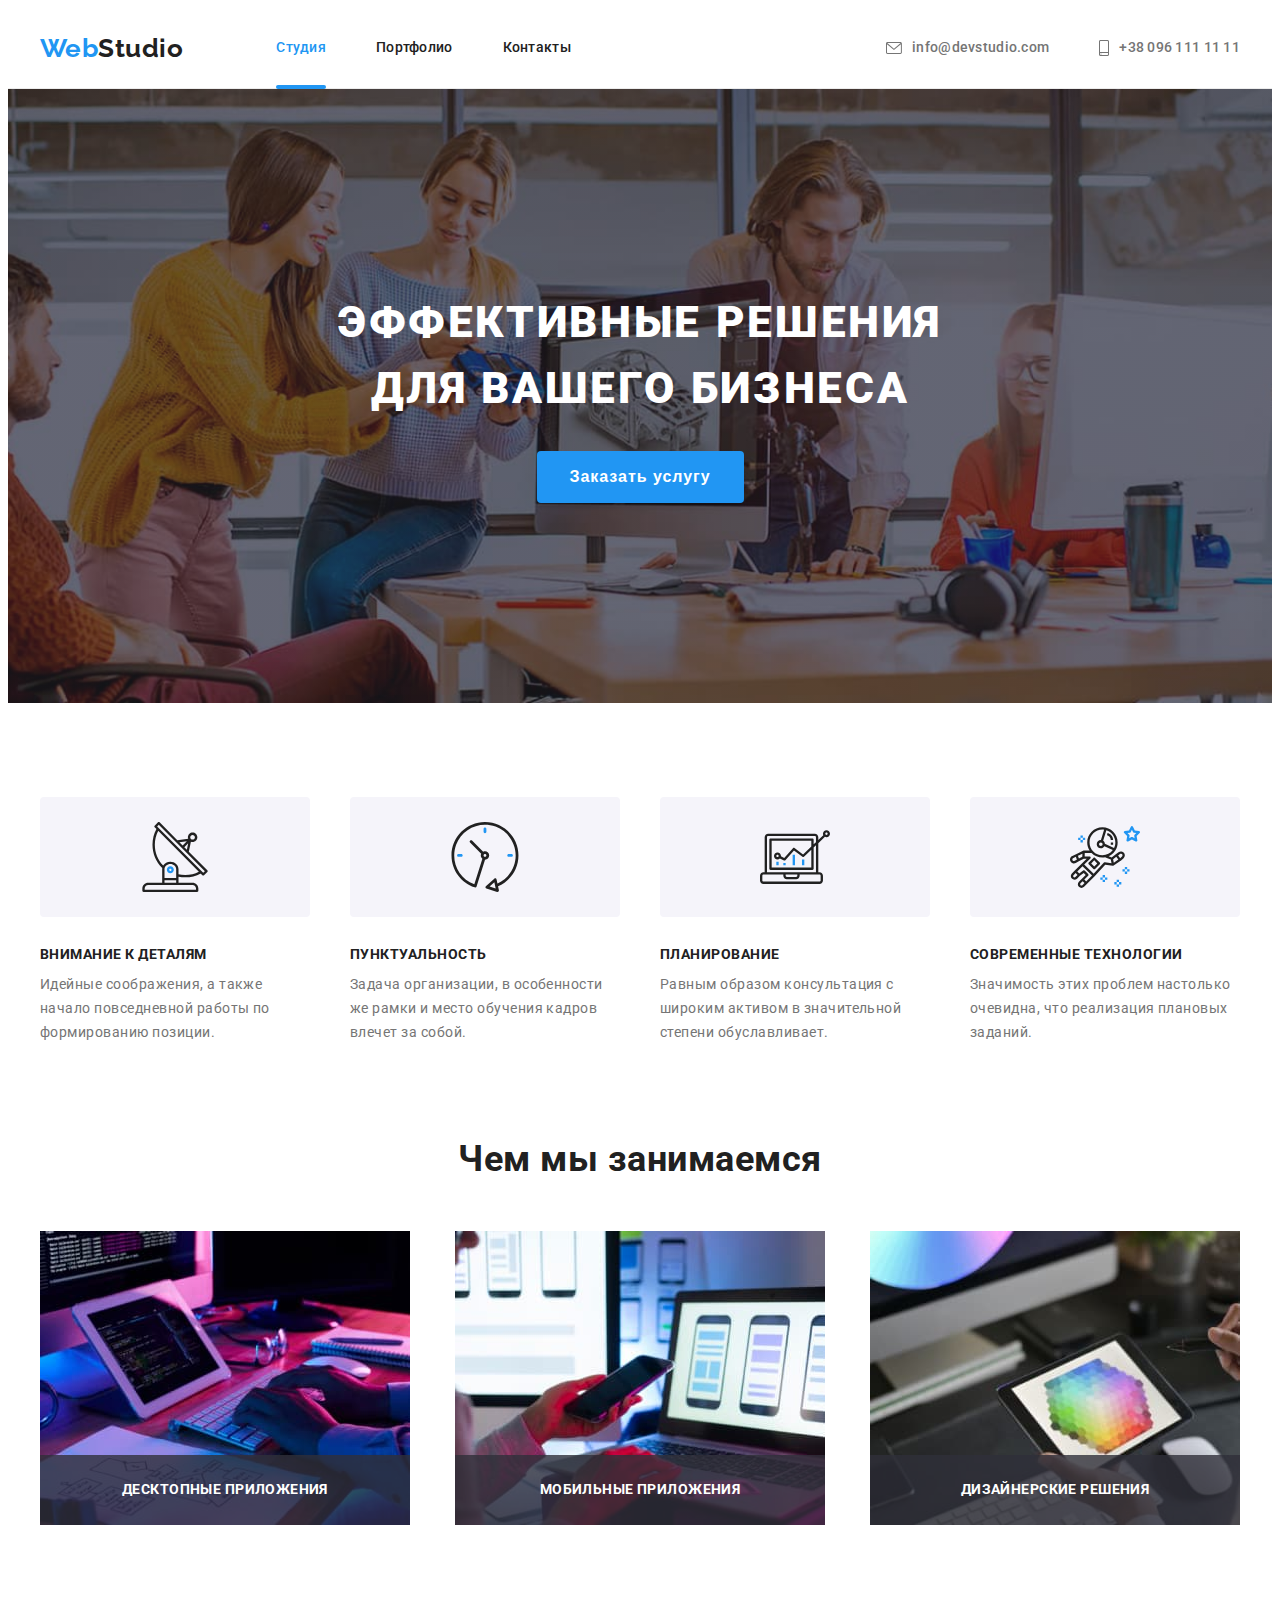
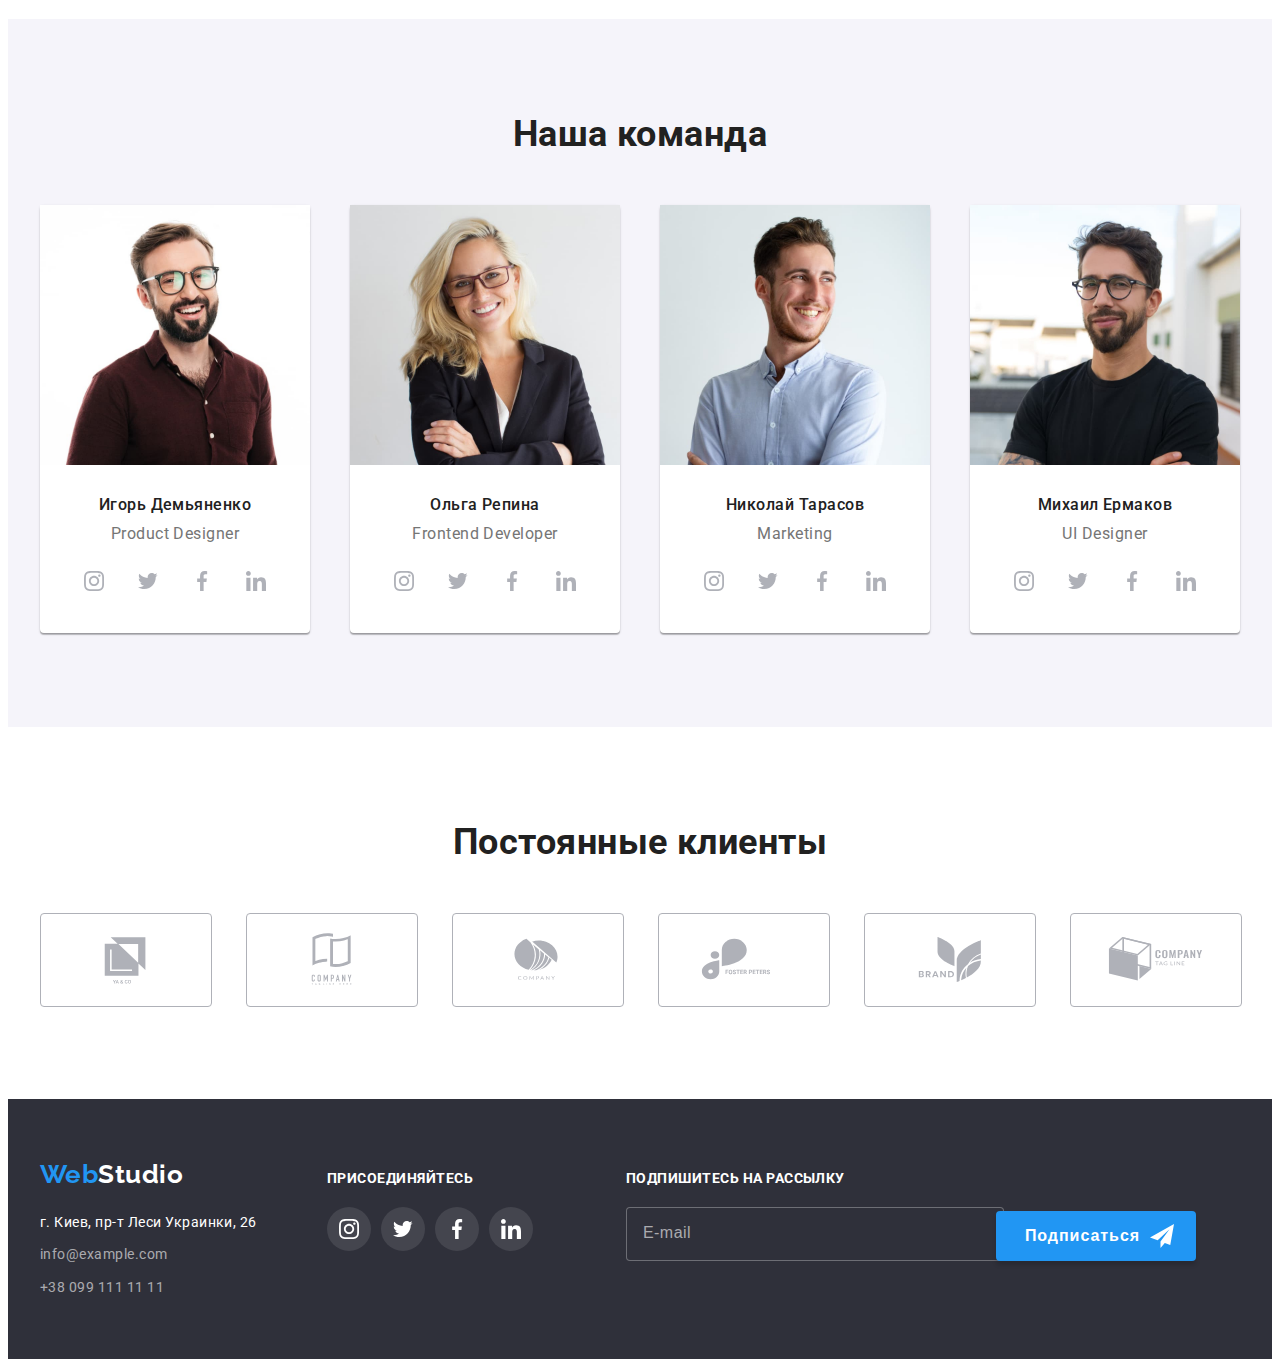
==== index.html @ 103a698f "создает репозиторий ДЗ-07" ====
<!DOCTYPE html>
<html lang="ru">
  <head>
    <meta charset="UTF-8" />
    <meta http-equiv="X-UA-Compatible" content="IE=edge" />
    <meta name="viewport" content="width=device-width, initial-scale=1.0" />
    <title>WebStudio</title>
    <link rel="stylesheet" href="https://cdnjs.cloudflare.com/ajax/libs/modern-normalize/1.1.0/modern-normalize.min.css"
      integrity="sha512-wpPYUAdjBVSE4KJnH1VR1HeZfpl1ub8YT/NKx4PuQ5NmX2tKuGu6U/JRp5y+Y8XG2tV+wKQpNHVUX03MfMFn9Q=="
      crossorigin="anonymous" referrerpolicy="no-referrer"/>
    <link rel="preconnect" href="https://fonts.googleapis.com">
    <link rel="preconnect" href="https://fonts.gstatic.com" crossorigin>
    <link href="https://fonts.googleapis.com/css2?family=Raleway:wght@700&family=Roboto:wght@400;500;700;900&display=swap"
      rel="stylesheet">
    <link rel="stylesheet" href="./css/style.css">
  </head>

  <body class="page">
    <!--Шапка сайта-->
    <header class="page-header">
      <nav class="container main-nav">
        <div class="header-logo">
        <a href="index.html" class="logo"><span class="web">Web</span>Studio
        </a>
        </div>
        <ul class="site-nav list">
          <li class="item"><a href="index.html" class="link current">Студия</a></li>
          
          <li class="item"><a href="portfolio.html" class="link">Портфолио</a></li>

          <li class="item"><a href="contacts.html" class="link">Контакты</a></li>
        </ul>
       <ul class="auth-nav list">
        <li class="item item-nav">
            <a href="mailto:info@devstudio.com" class="link nav-link">
              <svg class="icon-nav mail" width="16" height="12">
                <use href="./images/sprite.svg#icon-email"></use>
              </svg>
            info@devstudio.com</a>
        </li>
        <li class="item item-nav">
          <a href="tel:+380961111111" class="link">
            <svg class="icon-nav phone" width="10" height="16">
              <use href="./images/sprite.svg#icon-phone"></use>
            </svg>
          +38 096 111 11 11</a>
        </li>
      </ul>
      </nav>
    </header>
    <main>
      <!--Герой-->
      <section class="hero overlay">
        <div class="container">
          <div class="hero-item">
            <h1 class="hero-titel">Эффективные решения для вашего бизнеса</h1>
            <button class="button-main" type="button" data-modal-open>Заказать услугу</button>
          </div>
        </div>
      </section>
      <!--Особенности компании-->
      <section class="section-feature">
        <div class="container">
        <h2 class="section-titel-goust visually-hidden">Наши конкурентные преимущества</h2>
        <ul class="feature-list">
          <li class="item">
            <div class="feature-card">
              <svg class="feature-icon">
                <use href="./images/sprite.svg#icon-radar"></use>
              </svg>
            </div>
            <h3 class="titel">Внимание к деталям</h3>
            <p class="text">Идейные соображения, а также начало повседневной работы по формированию позиции.</p>
          </li>
          <li class="item">
            <div class="feature-card">
              <svg class="feature-icon">
                <use href="./images/sprite.svg#icon-clock"></use>
              </svg>
            </div>
            <h3 class="titel">Пунктуальность</h3>
            <p class="text">
              Задача организации, в особенности же рамки и место обучения кадров влечет за собой.
            </p>
          </li>

          <li class="item">
            <div class="feature-card">
              <svg class="feature-icon">
                <use href="./images/sprite.svg#icon-diagram"></use>
              </svg>
            </div>
            <h3 class="titel">Планирование</h3>
            <p class="text">
              Равным образом консультация с широким активом в значительной степени обуславливает.
            </p>
          </li>

          <li class="item">
            <div class="feature-card">
              <svg class="feature-icon">
                <use href="./images/sprite.svg#icon-spaceman"></use>
              </svg>
            </div>
            <h3 class="titel">Современные технологии</h3>
            <p class="text">Значимость этих проблем настолько очевидна, что реализация плановых заданий.</p>
          </li>
        </ul>
        </div>
      </section>
      <!--Чем мы занимаемся-->
      <section class="section-work">
        <div class="container">
          <h2 class="section-titel">Чем мы занимаемся</h2>
            <ul class="work-list">
              <li class="item">
                <img src="./images/box1.jpg" width="370" alt="Планшет и клавиатура" />
                <div class="work-label">
                <h3 class="work-label-titel">Десктопные приложения</h3>
                </div>
              </li>
              <li class="item"><img src="./images/box2.jpg" width="370" alt="Ноутбук" />
              <div class="work-label">
                <h3 class="work-label-titel">Мобильные приложения</h3>
              </div>
              </li>
              <li class="item"><img src="./images/box3.jpg" width="370" alt="Планшет" />
              <div class="work-label">
                <h3 class="work-label-titel">Дизайнерские решения</h3>
              </div>
              </li>
          </ul>
        </div>
      </section>
      <!--Команда-->
      <section class="section-team">
        <div class="container">
          <h2 class="section-titel">Наша команда</h2>
          
          <ul class="team-list">
              <li class="item">
                  <article class="card">
                    <div class="card-tumb">
                      <img class="photo-card" src="./images/igor.jpg" width="270" alt="Игорь Демьяненко" />
                    </div>
                    <div class="card-info">
                      <h3 class="titel">Игорь Демьяненко</h3>
                      <p lang="en" class="text">Product Designer</p>
                      <ul class="teammates-socials list socials-list">
                        <li class="socials-item">
                          <a href="" class="socials-link link">
                            <svg class="socials-icon" width="20" height="20">
                              <use href="./images/sprite.svg#icon-instagram"></use>
                            </svg>
                          </a>
                        </li>
                        <li class="socials-item">
                          <a href="" class="socials-link link">
                            <svg class="socials-icon" width="20" height="20">
                              <use href="./images/sprite.svg#icon-twitter"></use>
                            </svg>
                          </a>
                        </li>
                        <li class="socials-item">
                          <a href="" class="socials-link link">
                            <svg class="socials-icon" width="20" height="20">
                              <use href="./images/sprite.svg#icon-facebook"></use>
                            </svg>
                          </a>
                        </li>
                        <li class="socials-item">
                          <a href="" class="socials-link link">
                            <svg class="socials-icon" width="20" height="20">
                              <use href="./images/sprite.svg#icon-linkedin"></use>
                            </svg>
                          </a>
                        </li>
                      </ul>
                    </div>
                  </article>
              </li>

              <li class="item">
                  <article class="card">
                     <div class="card-tumb">
                        <img class="photo-card" src="./images/olga.jpg" width="270" alt="Ольга Репина" />
                      </div>
                     <div class="card-info">
                        <h3 class="titel">Ольга Репина</h3>
                        <p lang="en" class="text">Frontend Developer</p>
                        <ul class="teammates-socials list socials-list">
                          <li class="socials-item">
                            <a href="" class="socials-link link">
                              <svg class="socials-icon" width="20" height="20">
                                <use href="./images/sprite.svg#icon-instagram"></use>
                              </svg>
                            </a>
                          </li>
                          <li class="socials-item">
                            <a href="" class="socials-link link">
                              <svg class="socials-icon" width="20" height="20">
                                <use href="./images/sprite.svg#icon-twitter"></use>
                              </svg>
                            </a>
                          </li>
                          <li class="socials-item">
                            <a href="" class="socials-link link">
                              <svg class="socials-icon" width="20" height="20">
                                <use href="./images/sprite.svg#icon-facebook"></use>
                              </svg>
                            </a>
                          </li>
                          <li class="socials-item">
                            <a href="" class="socials-link link">
                              <svg class="socials-icon" width="20" height="20">
                                <use href="./images/sprite.svg#icon-linkedin"></use>
                              </svg>
                            </a>
                          </li>
                        </ul>
                      </div>
                  </article>
              </li>

              <li class="item">
                <article class="card">
                  <div class="card-tumb">
                    <img class="photo-card" src="./images/nik.jpg" width="270" alt="Николай Тарасов" />
                  </div>
                  <div class="card-info">
                    <h3 class="titel">Николай Тарасов</h3>
                    <p lang="en" class="text">Marketing</p>
                    <ul class="teammates-socials list socials-list">
                      <li class="socials-item">
                        <a href="" class="socials-link link">
                          <svg class="socials-icon" width="20" height="20">
                            <use href="./images/sprite.svg#icon-instagram"></use>
                          </svg>
                        </a>
                      </li>
                      <li class="socials-item">
                        <a href="" class="socials-link link">
                          <svg class="socials-icon" width="20" height="20">
                            <use href="./images/sprite.svg#icon-twitter"></use>
                          </svg>
                        </a>
                      </li>
                      <li class="socials-item">
                        <a href="" class="socials-link link">
                          <svg class="socials-icon" width="20" height="20">
                            <use href="./images/sprite.svg#icon-facebook"></use>
                          </svg>
                        </a>
                      </li>
                      <li class="socials-item">
                        <a href="" class="socials-link link">
                          <svg class="socials-icon" width="20" height="20">
                            <use href="./images/sprite.svg#icon-linkedin"></use>
                          </svg>
                        </a>
                      </li>
                    </ul>
                  </div>
                </article>
              </li>

              <li class="item">
                <article class="card">
                  <div class="card-tumb">
                    <img class="photo-card" src="./images/mihal.jpg" width="270" alt="Михаил Ермаков" />
                  </div>
                  <div class="card-info">
                    <h3 class="titel">Михаил Ермаков</h3>
                    <p lang="en" class="text">UI Designer</p>
                    <ul class="teammates-socials list socials-list">
                      <li class="socials-item">
                        <a href="" class="socials-link link">
                          <svg class="socials-icon" width="20" height="20">
                            <use href="./images/sprite.svg#icon-instagram"></use>
                          </svg>
                        </a>
                      </li>
                      <li class="socials-item">
                        <a href="" class="socials-link link">
                          <svg class="socials-icon" width="20" height="20">
                            <use href="./images/sprite.svg#icon-twitter"></use>
                          </svg>
                        </a>
                      </li>
                      <li class="socials-item">
                        <a href="" class="socials-link link">
                          <svg class="socials-icon" width="20" height="20">
                            <use href="./images/sprite.svg#icon-facebook"></use>
                          </svg>
                        </a>
                      </li>
                      <li class="socials-item">
                        <a href="" class="socials-link link">
                          <svg class="socials-icon" width="20" height="20">
                            <use href="./images/sprite.svg#icon-linkedin"></use>
                          </svg>
                        </a>
                      </li>
                    </ul>
                  </div>
                </article>
              </li>
          </ul>
        </div>
      </section>
      <!-- Клиенты -->
      <section class="section-clients">
        <div class="container">
          <h2 class="section-titel">Постоянные клиенты</h2>
          <ul class="clients-list list"> 
            <li class="clients-item">
              <a href="" class="clients-link link">
                <svg class="clients-icon" width="106" height="60">
                  <use href="./images/sprite.svg#icon-comp1"></use>
                </svg>
              </a>
            </li>
            <li class="clients-item">
              <a href="" class="clients-link link">
                <svg class="clients-icon" width="106" height="60">
                  <use href="./images/sprite.svg#icon-comp2"></use>
                </svg>
              </a>
            </li>
            <li class="clients-item">
              <a href="" class="clients-link link">
                <svg class="clients-icon" width="106" height="60">
                  <use href="./images/sprite.svg#icon-comp3"></use>
                </svg>
              </a>
            </li>
            <li class="clients-item">
              <a href="" class="clients-link link">
                <svg class="clients-icon" width="106" height="60">
                  <use href="./images/sprite.svg#icon-comp4"></use>
                </svg>
              </a>
            </li>
            <li class="clients-item">
              <a href="" class="clients-link link">
                <svg class="clients-icon" width="106" height="60">
                  <use href="./images/sprite.svg#icon-comp5"></use>
                </svg>
              </a>
            </li>
            <li class="clients-item">
              <a href="" class="clients-link link">
                <svg class="clients-icon" width="106" height="60">
                  <use href="./images/sprite.svg#icon-comp6"></use>
                </svg>
              </a>
            </li>
          </ul>
        </div>
      </section>
    </main>
    <!--Подвал-->
    <footer class="footer">
      <div class="container">
        <div class="main-footer">
        <div class="left-footer">
            <div class="footer-logo">
                <a href="index.html" class="logo"><span class="web">Web</span>Studio
                </a>
            </div>
              <address>
                <ul class="address-list">
                  <li class="item"><a href="https://goo.gl/maps/FcAPgfBcvbbnPMWw7" target="_blank" class="comp-address">г. Киев, пр-т Леси Украинки, 26</a></li>
                  <li class="item"><a href="mailto:info@example.com" class ="link" >info@example.com</a></li>
                  <li class="item"><a href="tel:+380991111111" class ="link">+38 099 111 11 11</a></li>
                </ul>
              </address>
        </div>
            <div class="right-footer">
                <h2 class="titel footer-contacts-titel">Присоединяйтесь</h2>
              <ul class="socials-address list">
                    <li class="socials-address-item">
                      <a href="" class="socials-address-link link">
                        <svg class="socials-icon" width="20" height="20">
                          <use href="./images/sprite.svg#icon-instagram"></use>
                        </svg>
                      </a>
                    </li>
                    <li class="socials-address-item">
                      <a href="" class="socials-address-link link">
                        <svg class="socials-icon" width="20" height="20">
                          <use href="./images/sprite.svg#icon-twitter"></use>
                        </svg>
                      </a>
                    </li>
                    <li class="socials-address-item">
                      <a href="" class="socials-address-link link">
                        <svg class="socials-icon" width="20" height="20">
                          <use href="./images/sprite.svg#icon-facebook"></use>
                        </svg>
                      </a>
                    </li>
                    <li class="socials-address-item">
                      <a href="" class="socials-address-link link">
                        <svg class="socials-icon" width="20" height="20">
                          <use href="./images/sprite.svg#icon-linkedin"></use>
                        </svg>
                      </a>
                    </li>
              </ul>
            </div>
            <div class="footer-form">
              <b class="titel">Подпишитесь на рассылку</b>
              <form action="#" name="email-form" autocomplete="on">
                  <input type="email" class="email-input" placeholder="E-mail">
                  <label>
                  <button type="submit" class="footer-form-send form-send"> <span class="send-text">Подписаться</span> 
                    <svg class="icon-send" width="24" height="24">
                      <use href="./images/sprite.svg#icon-send"></use>
                    </svg>
                  </button>
                </label>
              </form>
            </div>
          </div>
      </div>
    </footer>
    <div class="backdrop is-hidden" data-modal>
      <div class="modal">
        <button type="button" class="modal-close" data-modal-close>
          <svg class="modal-close-icon" width="18" height="18">
            <use href="./images/sprite.svg#icon-closeblack"></use>
          </svg>
        </button>
        <form action="#" class="modal-form">
            <b class="form-titel-text">Оставьте свои данные, мы вам перезвоним</b>
            <div class="modal-form-field">
              <label for="input-name" class="modal-form-label">Имя</label>
              <span class="input-wrap">
                <input type="text" id="input-name" class="modal-form-input" placeholder=" " name="modal-name" required>
                <svg class="modal-form-icon" width="18" height="18">
                  <use href="./images/sprite.svg#icon-person"></use>
                </svg>
              </span>
            </div>
            <div class="modal-form-field">
              <label for="input-tel" class="modal-form-label">Телефон</label>
              <span class="input-wrap">
                <input type="tel" id="input-tel" class="modal-form-input" placeholder=" " name="modal-name" required>
                <svg class="modal-form-icon" width="18" height="18">
                  <use href="./images/sprite.svg#icon-call"></use>
                </svg>
              </span>
            </div>
            <div class="modal-form-field">
              <label for="input-email" class="modal-form-label">Почта</label>
              <span class="input-wrap">
                <input type="email" id="input-email" class="modal-form-input" placeholder=" " name="modal-name" required>
                <svg class="modal-form-icon" width="18" height="18">
                  <use href="./images/sprite.svg#icon-emailsend"></use>
                </svg>
              </span>
            </div>
            <div class="modal-form-field">
              <label for="comment" class="modal-form-label">Комментарий</label>
              <textarea name="modal-comment" id="comment" placeholder="Введите текст" class="modal-comment"></textarea>
            </div>
            <div class="modal-form-field check-field">
              <input type="checkbox" id="check" name="policy" class="visually-hidden checkbox">
              <label for="check" class="check-label">
                <span class="icon-check">
                  <svg class="" width="11" height="8">
                    <use href="./images/sprite.svg#icon-check"></use>
                  </svg>
                </span>
                Соглашаюсь с рассылкой и принимаю<a href=""> <span class="user-offer">Условия договора</span> </a>
              </label>
            </div>
            <button type="submit" class="button-main form-btn">Отправить</button>
        </form>
      </div>
    </div>
    <script src="./js/modal.js"></script>
  </body>
</html>
---- css/style.css ----
:root {
  --primary-white-color: #ffffff;
  --primary-text-color: #757575;
  --titel-text-color: #212121;
  --accent-color: #2196f3;
  --second-bg-color: #f5f4fa;
  --card-shadow: 0px 1px 3px rgba(0, 0, 0, 0.12), 0px 1px 1px rgba(0, 0, 0, 0.14),
    0px 2px 1px rgba(0, 0, 0, 0.2);
  --button-main-shadow: 0px 4px 4px rgba(0, 0, 0, 0.15);
  --button-filers-shadow: 0px 3px 1px rgba(0, 0, 0, 0.1), 0px 1px 2px rgba(0, 0, 0, 0.08),
    0px 2px 2px rgba(0, 0, 0, 0.12);
  --time-duration: 250ms;
  --time-function: cubic-bezier(0.4, 0, 0.2, 1);
}

p,
h1,
h2,
h3,
h4,
h5,
h6 {
  margin-top: 0;
  margin-bottom: 0;
}

ul {
  margin-top: 0;
  margin-bottom: 0;
  padding-left: 0;
}
img {
  display: block;
  min-width: 100%;
  height: auto;
}

/* Utilits */

.list {
  padding: 0;
  margin: 0;
  list-style: none;
}
.visually-hidden {
  position: absolute;
  width: 1px;
  height: 1px;
  margin: -1px;
  padding: 0;
  overflow: hidden;
  border: 0;
  clip: rect(0 0 0 0);
}

@keyframes shake-logo {
  0% {
    transform: translateY(0px);
  }
  50% {
    transform: translateY(30px);
  }
  100% {
    transform: translateY(-30px);
  }
}

/* Container */

.container {
  width: 1200px;
  margin-left: auto;
  margin-right: auto;
  padding-left: 15px;
  padding-right: 15px;
  align-items: center;
  /* border: 1px solid tomato; */
}

.page {
  background-color: var(--primary-white-color);
  color: var(--primary-text-color);
  font-family: Roboto, sans-serif;
  font-style: normal;
  font-weight: 400;
  letter-spacing: 0.03em;
}
.web {
  color: var(--accent-color);
  font-family: Raleway, sans-serif;
  font-style: normal;
  font-weight: 700;
  font-size: 26px;
  line-height: 1.19;
}

.list,
.work-list,
.team-list,
.feature-list,
.footer .address-list,
.filter-list,
.works-list {
  font-style: normal;
  list-style: none;
  text-decoration: none;
}

.text {
  color: var(--primary-text-color);
}

.page-header {
  background-color: var(--primary-white-color);
  border-bottom: 1px solid #ececec;
}

.link {
  transition: var(--time-duration) var(--time-function);
}
/* Main nav */

.main-nav {
  display: flex;
  align-items: center;
}

/* logo */

.header-logo:hover,
.footer-logo:hover {
  animation: shake-logo 400ms var(--time-function) infinite;
}

.page-header .logo {
  color: var(--titel-text-color);
  padding-top: 32px;
  padding-bottom: 32px;
}

.footer .logo {
  color: var(--primary-white-color);
}
.page-header .logo,
.footer .logo {
  font-family: Raleway, sans-serif;
  font-weight: 700;
  font-size: 26px;
  line-height: 1.19;
  text-decoration: none;
}

/* site-nav */

.site-nav {
  display: flex;
  margin-left: 93px;
}

.site-nav .item + .item {
  margin-left: 50px;
}

.site-nav .link {
  display: block;
  padding-top: 32px;
  padding-bottom: 32px;
}

.auth-nav .link {
  display: block;
  padding-top: 32px;
  padding-bottom: 32px;
}

.site-nav .link,
.auth-nav .link {
  font-weight: 500;
  font-size: 14px;
  line-height: 1.14;
  letter-spacing: 0.02em;
  text-decoration: none;
}

.site-nav .link {
  color: var(--titel-text-color);
}

.auth-nav .link {
  color: var(--primary-text-color);
  display: inline-flex;
  align-items: center;
}
.site-nav .link:hover,
.site-nav .link:focus {
  color: var(--accent-color);
  cursor: pointer;
}
.site-nav .link.current {
  color: var(--accent-color);
}

.site-nav .item {
  position: relative;
}

.site-nav .link.current::after {
  position: absolute;
  content: '';
  display: flex;
  width: 100%;
  height: 4px;
  bottom: -1px;
  left: 0;
  border-radius: 2px;
  background-color: currentColor;
}

/* auth-nav */

.auth-nav {
  display: flex;
  margin-left: auto;
}
.auth-nav .item + .item {
  margin-left: 50px;
}

.auth-nav .link:hover,
.auth-nav .link:focus {
  color: var(--accent-color);
}

.icon-nav {
  fill: currentColor;
  margin-right: 10px;
}

/* hero */

.overlay {
  max-width: 1600px;
  margin-left: auto;
  margin-right: auto;
  background-image: linear-gradient(to right, rgba(47, 48, 58, 0.4), rgba(47, 48, 58, 0.4)),
    url('../images/heroback.jpg');
  background-repeat: no-repeat;
  background-position: center;
  background-size: cover;
}

.hero {
  padding-top: 200px;
  padding-bottom: 200px;
  background-color: #2f303a;
  text-align: center;
}

.hero-titel {
  width: 700px;
  margin-bottom: 30px;
  margin-left: auto;
  margin-right: auto;

  color: var(--primary-white-color);
  font-weight: 900;
  font-size: 44px;
  line-height: 1.5;
  letter-spacing: 0.06em;
  text-transform: uppercase;
}

.button-main {
  display: inline-block;
  border-radius: 4px;
  border: 1px solid transparent;
  box-shadow: var(--button-main-shadow);
  padding: 10px 32px;

  color: var(--primary-white-color);
  background-color: var(--accent-color);
  cursor: pointer;
  font-weight: 700;
  font-size: 16px;
  line-height: 1.88;
  letter-spacing: 0.06em;
}

/* Modal window */

.backdrop {
  position: fixed;
  top: 0;
  left: 0;
  width: 100vw;
  height: 100vh;
  background: rgba(0, 0, 0, 0.2);
  opacity: 1;
  transition: opacity 250ms cubic-bezier(0.4, 0, 0.2, 1),
    visibility 250ms cubic-bezier(0.4, 0, 0.2, 1);
}

.backdrop.is-hidden {
  visibility: hidden;
  opacity: 0;
  pointer-events: none;
}

.backdrop.is-hidden .modal {
  transform: translate(-50%, -50%) scale(0.75);
}

.modal {
  position: absolute;
  top: 50%;
  left: 50%;
  transform: translate(-50%, -50%);
  min-width: 528px;
  min-height: 581px;
  background-color: var(--primary-white-color);
  box-shadow: 0px 1px 3px rgba(0, 0, 0, 0.12), 0px 1px 1px rgba(0, 0, 0, 0.14),
    0px 2px 1px rgba(0, 0, 0, 0.2);
  border-radius: 4px;
}

.modal-close {
  position: absolute;
  top: 8px;
  right: 8px;
  display: flex;
  justify-content: center;
  align-items: center;
  cursor: pointer;
  width: 30px;
  height: 30px;
  border-radius: 50%;
  background: var(--primary-white-color);
  border: 1px solid rgba(0, 0, 0, 0.1);
}

.modal-form {
  padding: 40px;
}

.form-titel-text {
  font-weight: 700;
  font-size: 20px;
  line-height: 1.15;
  text-align: center;
  letter-spacing: 0.03em;
  color: var(--titel-text-color);
  display: block;
  margin-bottom: 30px;
}

.modal-form-field {
  margin-bottom: 10px;
}

.modal-form-label {
  display: block;
  font-weight: 400;
  font-size: 12px;
  line-height: 1.17;
  letter-spacing: 0.01em;
  color: var(--primary-text-color);
  margin-bottom: 4px;
}

.input-wrap {
  position: relative;
  display: block;
}

.modal-form-input {
  width: 100%;
  height: 40px;
  border: 1px solid rgba(33, 33, 33, 0.2);
  box-sizing: border-box;
  border-radius: 4px;
  padding-left: 36px;
  cursor: pointer;
}

.modal-form-input:focus-within,
.modal-comment:focus-within {
  border-color: var(--accent-color);
  outline: none;
}

.modal-form-input,
.modal-comment {
  transition: border-color var(--time-duration) var(--time-function);
}

.modal-form-input:focus-within + .modal-form-icon {
  fill: var(--accent-color);
}

.modal-close-icon {
  transition: fill var(--time-duration) var(--time-function);
}

.modal-close:hover > .modal-close-icon,
.modal-close:focus > .modal-close-icon {
  fill: var(--accent-color);
}

.modal-form-icon {
  position: absolute;
  left: 12px;
  top: 50%;
  transform: translateY(-50%);
}

.modal-comment {
  width: 100%;
  height: 120px;
  border: 1px solid rgba(33, 33, 33, 0.2);
  box-sizing: border-box;
  border-radius: 4px;
  resize: none;
  padding: 12px 16px;
  /* margin-bottom: 20px; */
}

.modal-comment::placeholder {
  font-weight: 400;
  font-size: 12px;
  line-height: 1.17;
  letter-spacing: 0.01em;
  color: rgba(117, 117, 117, 0.5);
}

.checkbox {
  display: block;
  align-items: center;
}

/* Альтернативный чекбокс */

/* .check-label::before {
  content: '';
  width: 16px;
  height: 15px;
  border: 2px solid #000;
  border-radius: 2px;
  margin-right: 8px;
} */

/* .checkbox:checked + .check-label::before {
  background: var(--accent-color);
  background-image: url(../images/checksmall.svg);
  background-repeat: no-repeat;
  background-size: contain;
  background-position: center;
  border: none;
} */

/* Альтернативный чекбокс */

.check-label {
  display: flex;
  align-items: center;
  justify-content: center;
  font-size: 14px;
  line-height: 1.71;
  letter-spacing: 0.03em;
  color: var(--primary-text-color);
  margin-bottom: 30px;
}

.icon-check {
  width: 16px;
  height: 15px;
  border: 2px solid #000;
  border-radius: 2px;
  margin-right: 7px;
  display: flex;
  align-items: center;
  justify-content: center;
  transition: background 250ms var(--time-function);
}

.checkbox:checked + .check-label > .icon-check {
  background: var(--accent-color);
  border: none;
}

.user-offer {
  text-decoration: underline;
  color: var(--accent-color);
  margin-left: 5px;
}

.form-btn {
  display: block;
  margin: 0 auto;
  width: 200px;
  height: 50px;
}

.form-btn:hover,
.form-btn:focus {
  background: #188ce8;
}

/* portfolio buttons */

.filter-list .filters {
  border-radius: 4px;
  border: 1px solid transparent;
  padding: 6px 22px;
  color: var(--titel-text-color);
  background-color: #f5f4fa;
  transition: background-color var(--time-duration) var(--time-function),
    color var(--time-duration) var(--time-function);

  font-weight: 500;
  font-size: 16px;
  line-height: 1.63;
  letter-spacing: 0.03em;
}

.filter-list .filters:hover,
.filter-list .filters:focus {
  background-color: var(--accent-color);
  color: var(--primary-white-color);
  font-weight: 500;
  font-size: 16px;
  line-height: 1.63;
  letter-spacing: 0.03em;
}

/* section */

.section {
  background-color: var(--primary-white-color);
}
.section-team {
  background-color: var(--second-bg-color);
  padding-top: 94px;
  padding-bottom: 94px;
}
.section-titel {
  margin-bottom: 50px;
}

.section-titel {
  color: var(--titel-text-color);
  font-weight: 700;
  font-size: 36px;
  line-height: 1.17;
  text-align: center;
}

.section-portfolio {
  padding-top: 94px;
  padding-bottom: 94px;
}

/* features */

.section-feature {
  padding-top: 94px;
  padding-bottom: 47px;
}

.feature-list {
  display: flex;
  justify-content: space-between;
}

.feature-list .item {
  width: 270px;
}

.feature-list .item:not(:last-child) {
  margin-right: 30px;
}

.feature-list .titel {
  margin-bottom: 10px;
}

.feature-list .titel {
  color: var(--titel-text-color);
  font-weight: 700;
  font-size: 14px;
  line-height: 1.14;
  text-transform: uppercase;
}
.feature-list .text,
.footer .link {
  font-size: 14px;
  line-height: 1.7;
}

.feature-icon {
  width: 70px;
  height: 70px;
}

.feature-card {
  display: flex;
  justify-content: center;
  padding: 25px 0;
  background-color: var(--second-bg-color);
  border-radius: 4px;
  margin-bottom: 30px;
}

/* works */

.section-work {
  padding-top: 47px;
  padding-bottom: 94px;
}

.work-list {
  display: flex;
  justify-content: space-between;
}

.work-list .item:not(:last-child) {
  margin-right: 30px;
}

/* portfolio works examples */

.works-list .example {
  text-decoration: none;
}

.works-list .text {
  font-size: 16px;
  line-height: 1.87;
}

.example-overlay {
  position: relative;
  overflow: hidden;
}

.example-top-text {
  position: absolute;
  top: 0;
  left: 0;
  padding: 63px 24px;
  font-size: 18px;
  line-height: calc(28 / 18);
  color: var(--primary-white-color);
  background-color: rgba(33, 150, 243, 0.9);
  overflow: auto;
  transform: translateY(100%);
  transition: transform var(--time-duration) var(--time-function);
}

.example:hover,
.example:focus {
  display: block;
  box-shadow: 0px 1px 1px rgba(0, 0, 0, 0.12), 0px 4px 4px rgba(0, 0, 0, 0.06),
    1px 4px 6px rgba(0, 0, 0, 0.16);
}

.example:hover .example-top-text,
.example:focus .example-top-text {
  transform: translateY(0%);
}

.cards-info .titel {
  font-weight: 700;
  font-size: 18px;
  line-height: 2;
  letter-spacing: 0.06em;
}

.cards {
  width: calc((100% - 60px) / 3);
  margin-right: 30px;
  margin-bottom: 30px;
}

.cards:nth-child(3n) {
  margin-right: 0;
}

.cards:nth-last-child(-n + 3) {
  margin-bottom: 0;
}

.cards-info {
  padding: 20px 24px;
  border: 1px solid #eeeeee;
}

.cards-info .titel {
  margin-bottom: 4px;
}

.work-label-titel {
  font-weight: 700;
  font-size: 14px;
  line-height: 1.14;
  letter-spacing: 0.03em;
  text-transform: uppercase;
  color: var(--primary-white-color);
}

.work-list .item {
  position: relative;
}

.work-label {
  position: absolute;
  display: flex;
  justify-content: center;
  align-items: center;
  width: 100%;
  height: 70px;
  left: 0;
  bottom: 0;
  background-color: rgba(47, 48, 58, 0.8);
}

/* team */

.team-list {
  display: flex;
  justify-content: space-between;
}

.team-list .item:not(:last-child) {
  margin-right: 30px;
}

.card {
  background-color: var(--primary-white-color);
  text-align: center;
  box-shadow: var(--card-shadow);
  border-radius: 4px;
}

.card-info {
  padding-top: 30px;
  padding-bottom: 30px;
}

.team-list .titel {
  margin-bottom: 10px;
  font-weight: 500;
  font-size: 16px;
  line-height: 1.19;
}
.team-list .text {
  font-size: 16px;
  line-height: 1.19;
  margin-bottom: 16px;
}

.filter-list {
  margin-bottom: 50px;
  list-style: none;
}
.team-list .titel,
.works-list .titel {
  color: var(--titel-text-color);
}

.socials-list {
  display: flex;
  justify-content: center;
}

.socials-item {
  width: 44px;
  height: 44px;
}

.socials-item:not(:last-child) {
  margin-right: 10px;
}

.socials-link {
  width: 100%;
  height: 100%;
  display: flex;
  justify-content: center;
  align-items: center;
  border-radius: 50%;
  background-color: var(--primary-white-color);
  fill: #afb1b8;
  transition: background-color var(--time-duration) var(--time-function),
    fill var(--time-duration) var(--time-function);
}

.socials-icon {
  transition: fill var(--time-duration) var(--time-function);
}

.socials-link:hover,
.socials-link:focus {
  background-color: var(--accent-color);
}

.socials-link:hover .socials-icon,
.socials-link:focus .socials-icon {
  fill: var(--primary-white-color);
}

/* Clients */

.section-clients {
  background-color: var(--primary-white-color);
  padding-top: 94px;
  padding-bottom: 94px;
}

.clients-list {
  display: flex;
  justify-content: space-between;
}

.clients-item {
  width: 170px;
  height: 92px;
}

.clients-item:not(:last-child) {
  margin-right: 30px;
}

.clients-link {
  display: flex;
  width: 100%;
  height: 100%;
  justify-content: center;
  align-items: center;
  fill: #afb1b8;
  border: 1px solid #afb1b8;
  border-radius: 4px;
}

.clients-link:hover,
.clients-link:focus {
  border-color: var(--accent-color);
  fill: var(--accent-color);
}

/* Button Filters*/

.filter-list {
  display: flex;
  justify-content: center;
}

.filter-list .item:not(:last-child) {
  margin-right: 8px;
}

.works-list {
  display: flex;
  flex-wrap: wrap;
}

.filter-list .filters {
  background-color: #f5f4fa;
  color: var(--titel-text-color);
}

.filter-list .filters:hover,
.filter-list .filters:focus {
  background-color: var(--accent-color);
  color: var(--primary-white-color);
  box-shadow: 0px 3px 1px rgba(0, 0, 0, 0.1), 0px 1px 2px rgba(0, 0, 0, 0.08),
    0px 2px 2px rgba(0, 0, 0, 0.12);
  cursor: pointer;
}

/* Footer */

.footer {
  padding-top: 60px;
  padding-bottom: 60px;
  background-color: #2f303a;
  color: var(--primary-text-color);
}

.footer .comp-address {
  color: var(--primary-white-color);
  text-decoration: none;
  font-size: 14px;
  line-height: 1.72;
  transition: var(--time-duration) var(--time-function);
}

.footer .link {
  color: rgba(255, 255, 255, 0.6);
  text-decoration: none;
}
.footer .comp-address:hover,
.footer .comp-address:focus {
  color: var(--accent-color);
  cursor: pointer;
}
.footer .link:hover,
.footer .link:focus {
  color: var(--accent-color);
}

.footer-logo {
  display: inline-block;
  margin-bottom: 20px;
}

.address-list .item:not(:last-child) {
  margin-bottom: 9px;
}

.right-footer .titel,
.footer-form .titel {
  color: var(--primary-white-color);
  font-weight: 700;
  font-size: 14px;
  line-height: 1.14;
  text-transform: uppercase;
}

.footer-form {
  position: relative;
  width: 570px;
  margin-left: 93px;
}

.footer-form-send {
  position: absolute;
  right: 0;
  bottom: 0;
  margin-left: 12px;
  padding: 0;
  border: none;
}

.form-send {
  display: flex;
  align-items: center;
  width: 200px;
  height: 50px;
  background: var(--accent-color);
  box-shadow: 0px 4px 4px rgba(0, 0, 0, 0.15);
  border-radius: 4px;
}

.send-text {
  font-weight: 700;
  font-size: 16px;
  line-height: 1.88;
  display: flex;
  align-items: center;
  text-align: center;
  letter-spacing: 0.06em;
  color: var(--primary-white-color);
  margin-left: 29px;
}

.email-input {
  width: 358px;
  height: 50px;
  border: 1px solid rgba(255, 255, 255, 0.3);
  border-radius: 4px;
  padding-left: 16px;
  background-color: #2f303a;
  color: rgba(255, 255, 255, 0.6);
}

.email-input::placeholder {
  font-weight: 400;
  font-size: 16px;
  line-height: 1.25;
  letter-spacing: 0.03em;
  color: rgba(255, 255, 255, 0.6);
}

.email-input:focus-within {
  outline: none;
}

.icon-send {
  display: block;
  align-items: center;
  margin-left: 10px;
}

.socials-address {
  display: flex;
}

.socials-address-item {
  width: 44px;
  height: 44px;
}

.socials-footer-links {
  display: flex;
}

.socials-address .titel,
.footer-form .titel {
  margin-bottom: 20px;
  display: block;
}

.socials-address-item:not(:last-child) {
  margin-right: 10px;
}

.socials-address-link {
  width: 100%;
  height: 100%;
  display: flex;
  justify-content: center;
  align-items: center;
  border-radius: 50%;
  background-color: rgba(255, 255, 255, 0.1);
  fill: var(--primary-white-color);
}

.main-footer {
  display: flex;
  align-items: baseline;
}

.footer-contacts-titel {
  margin-bottom: 20px;
}

.right-footer {
  width: 206px;
  margin-left: 70px;
}

.socials-address-link:hover,
.socials-address-link:focus {
  background-color: var(--accent-color);
}
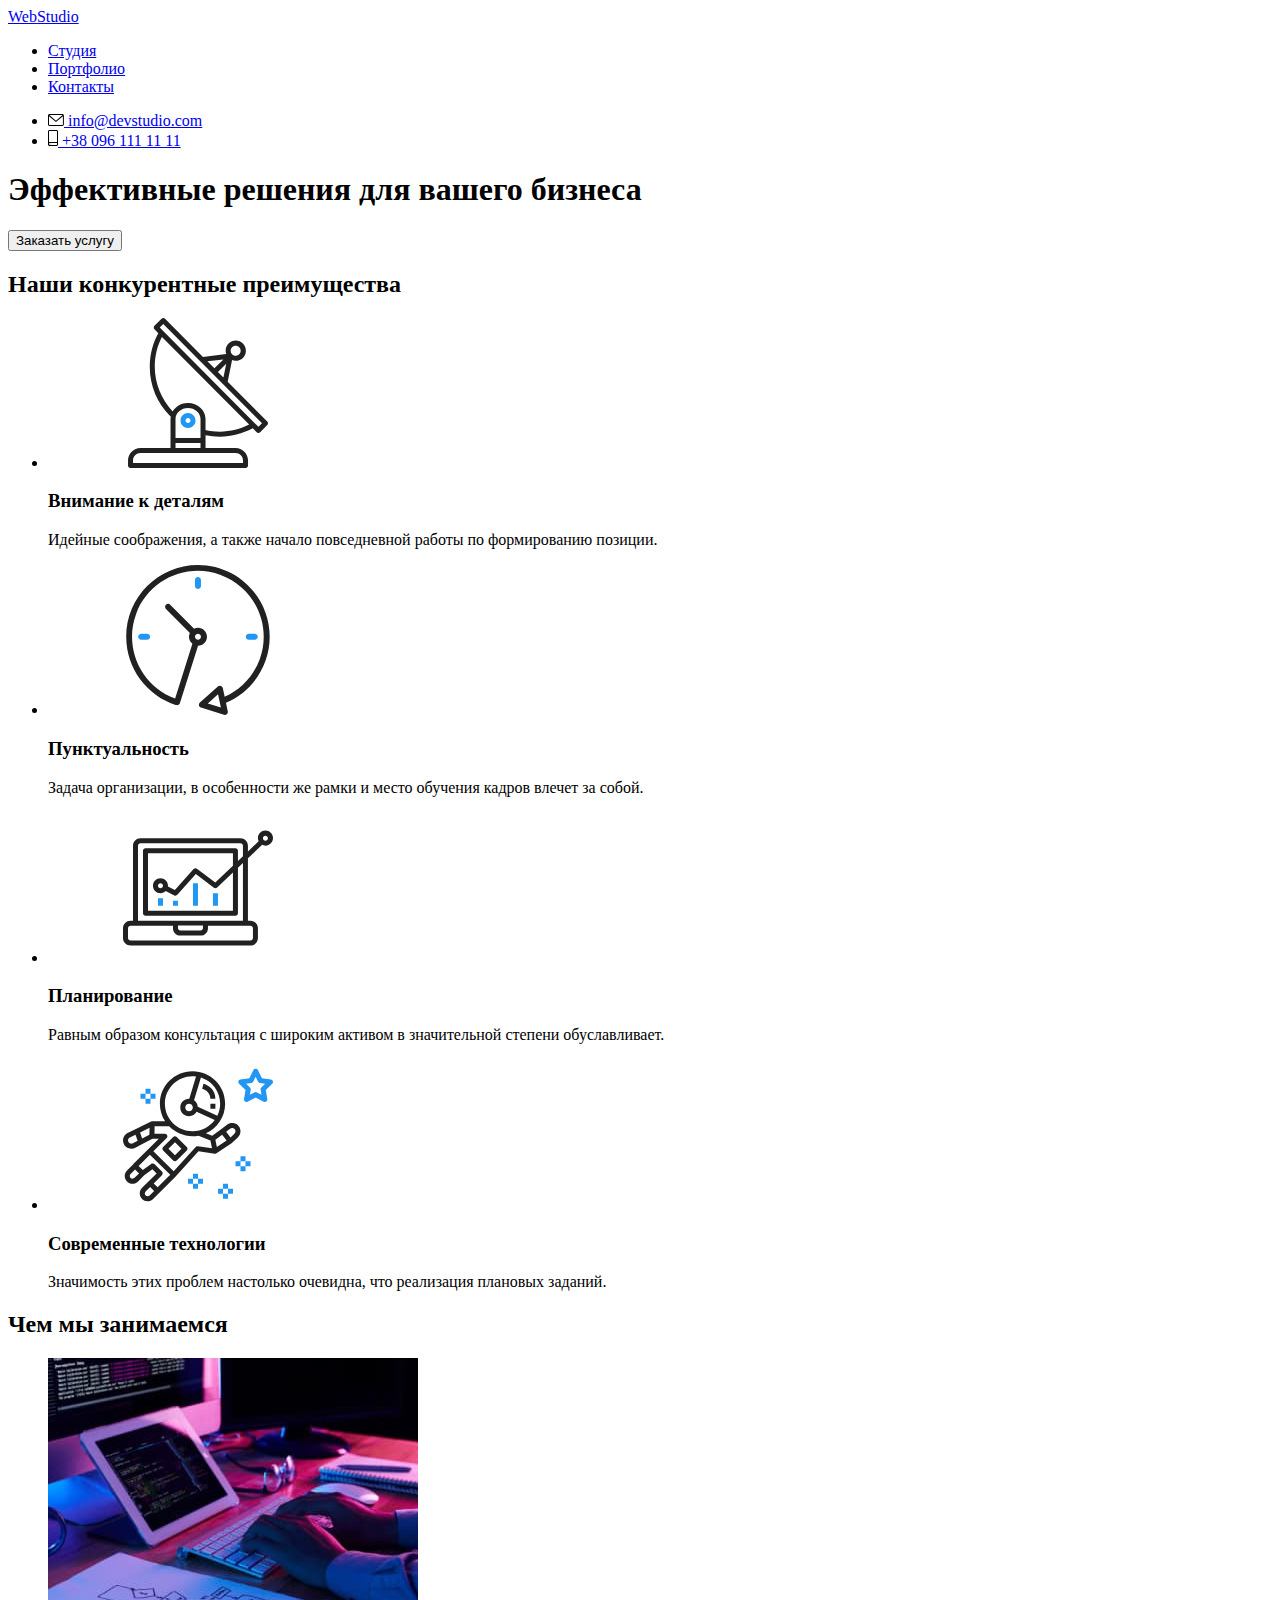
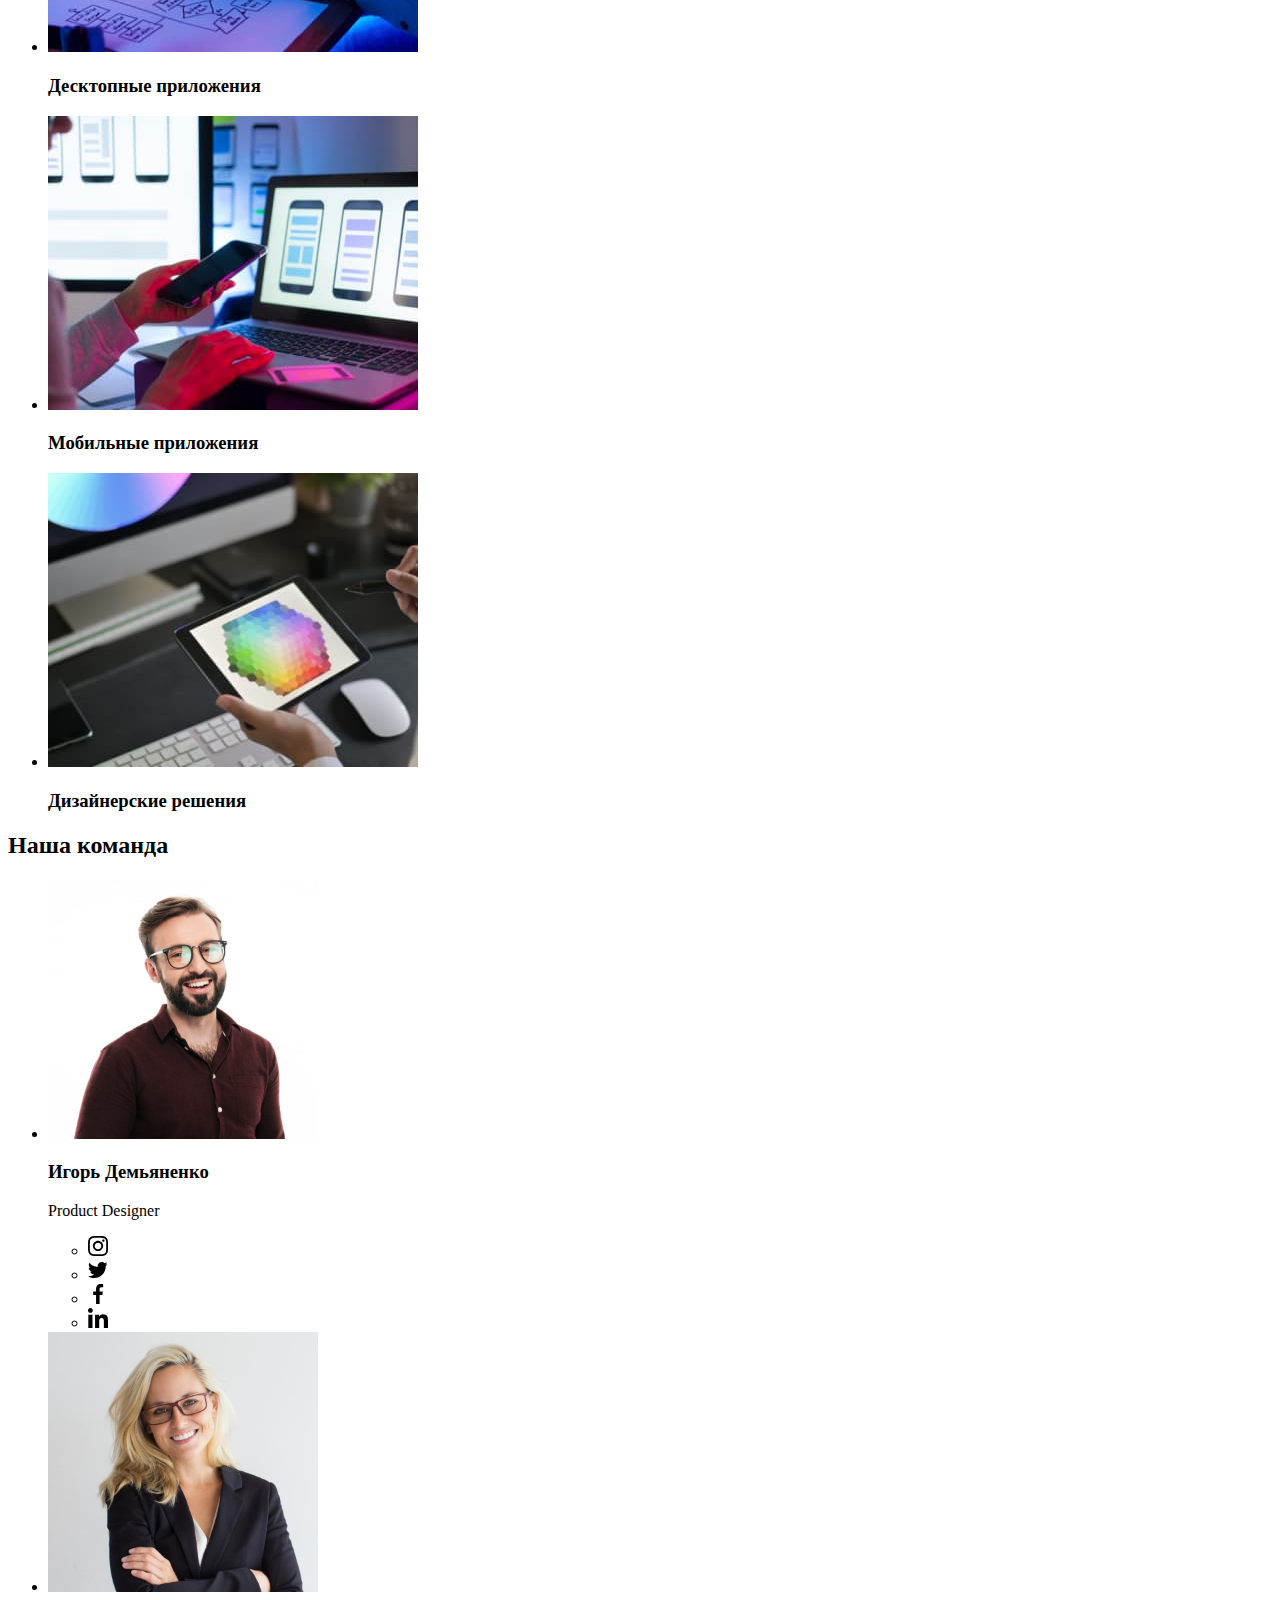
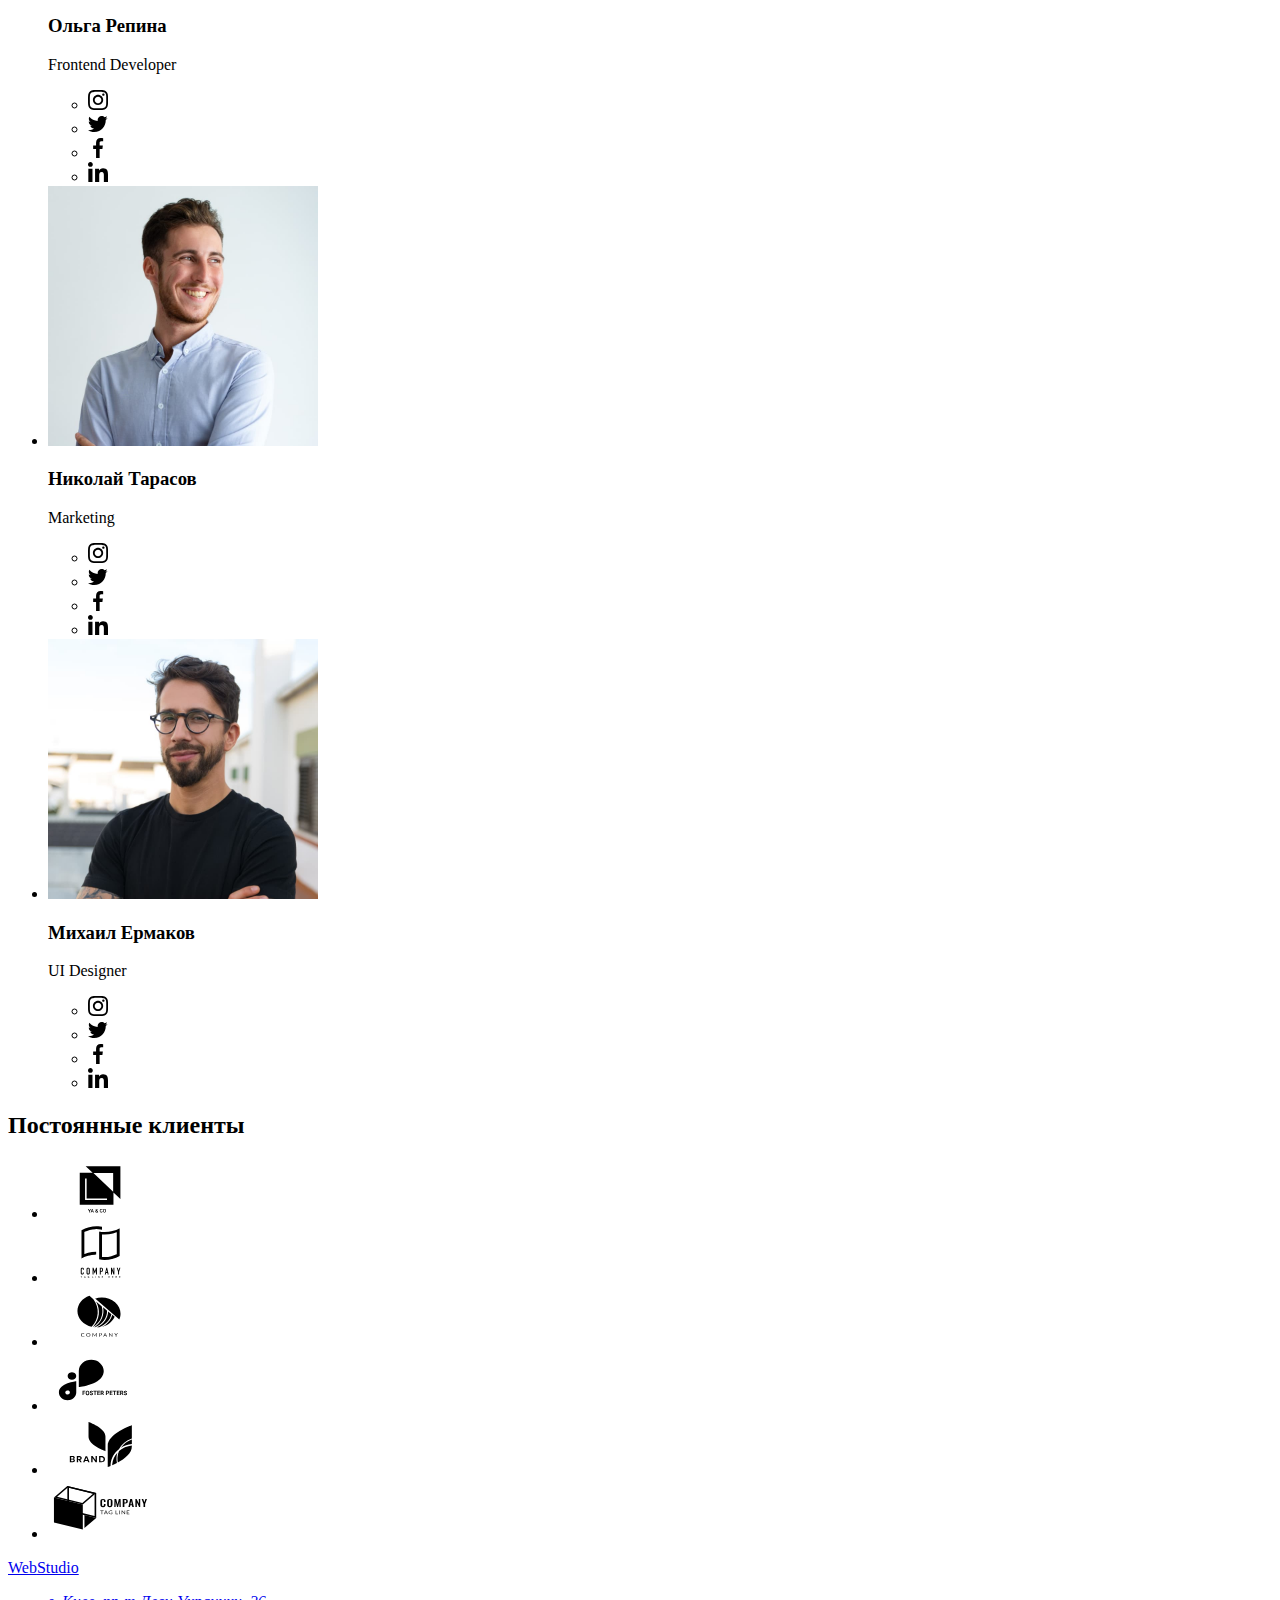
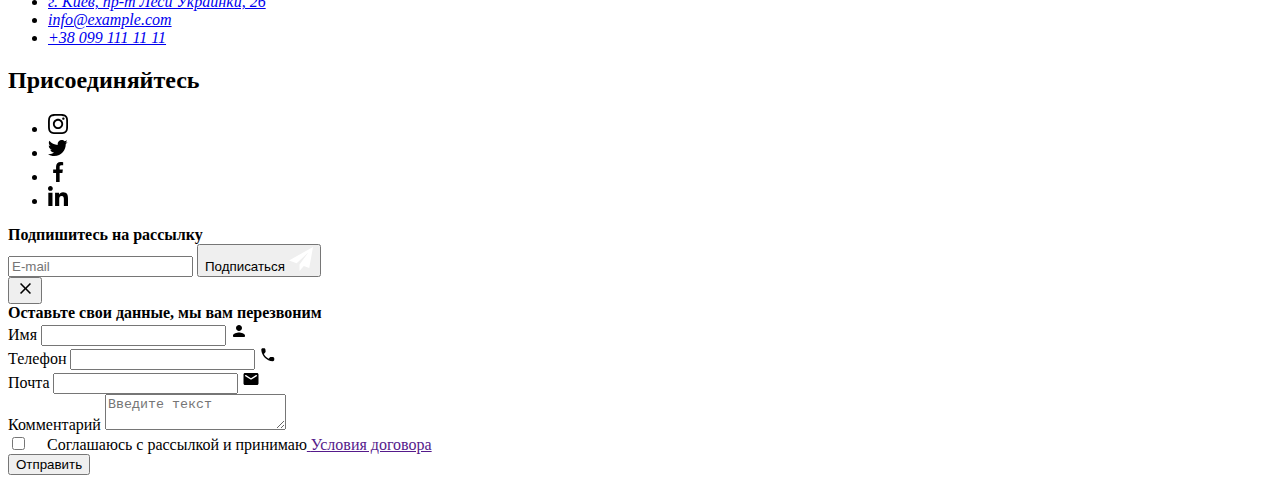
==== commit b7236c9a: "начало оформления ДЗ" ====
--- a/index.html
+++ b/index.html
@@ -12,7 +12,8 @@
     <link rel="preconnect" href="https://fonts.gstatic.com" crossorigin>
     <link href="https://fonts.googleapis.com/css2?family=Raleway:wght@700&family=Roboto:wght@400;500;700;900&display=swap"
       rel="stylesheet">
-    <link rel="stylesheet" href="./css/style.css">
+    <link rel="stylesheet" href="./css/main.min.css">
+    <!-- <link rel="stylesheet" href="./css/style.css"> -->
   </head>
 
   <body class="page">
--- a/css/main.min.css
+++ b/css/main.min.css
@@ -0,0 +1 @@
+/* No CSS *//*# sourceMappingURL=main.min.css.map */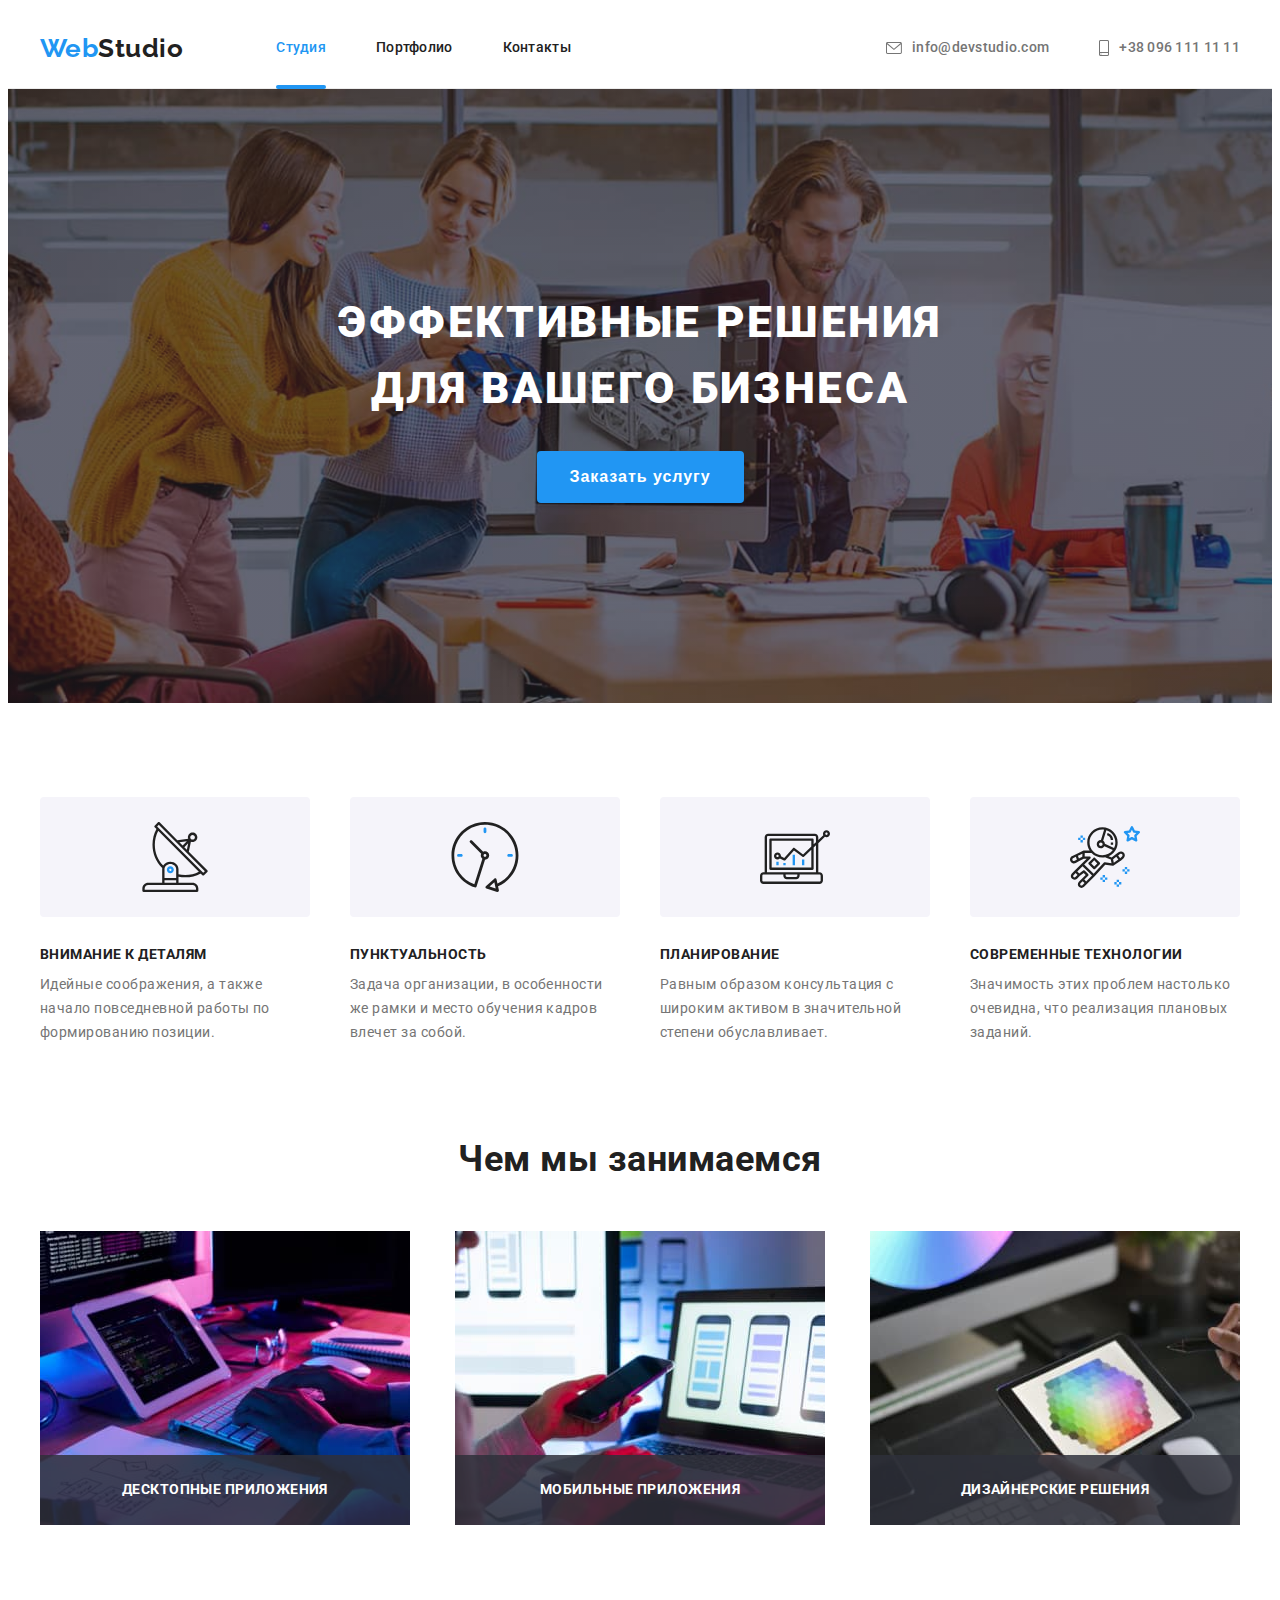
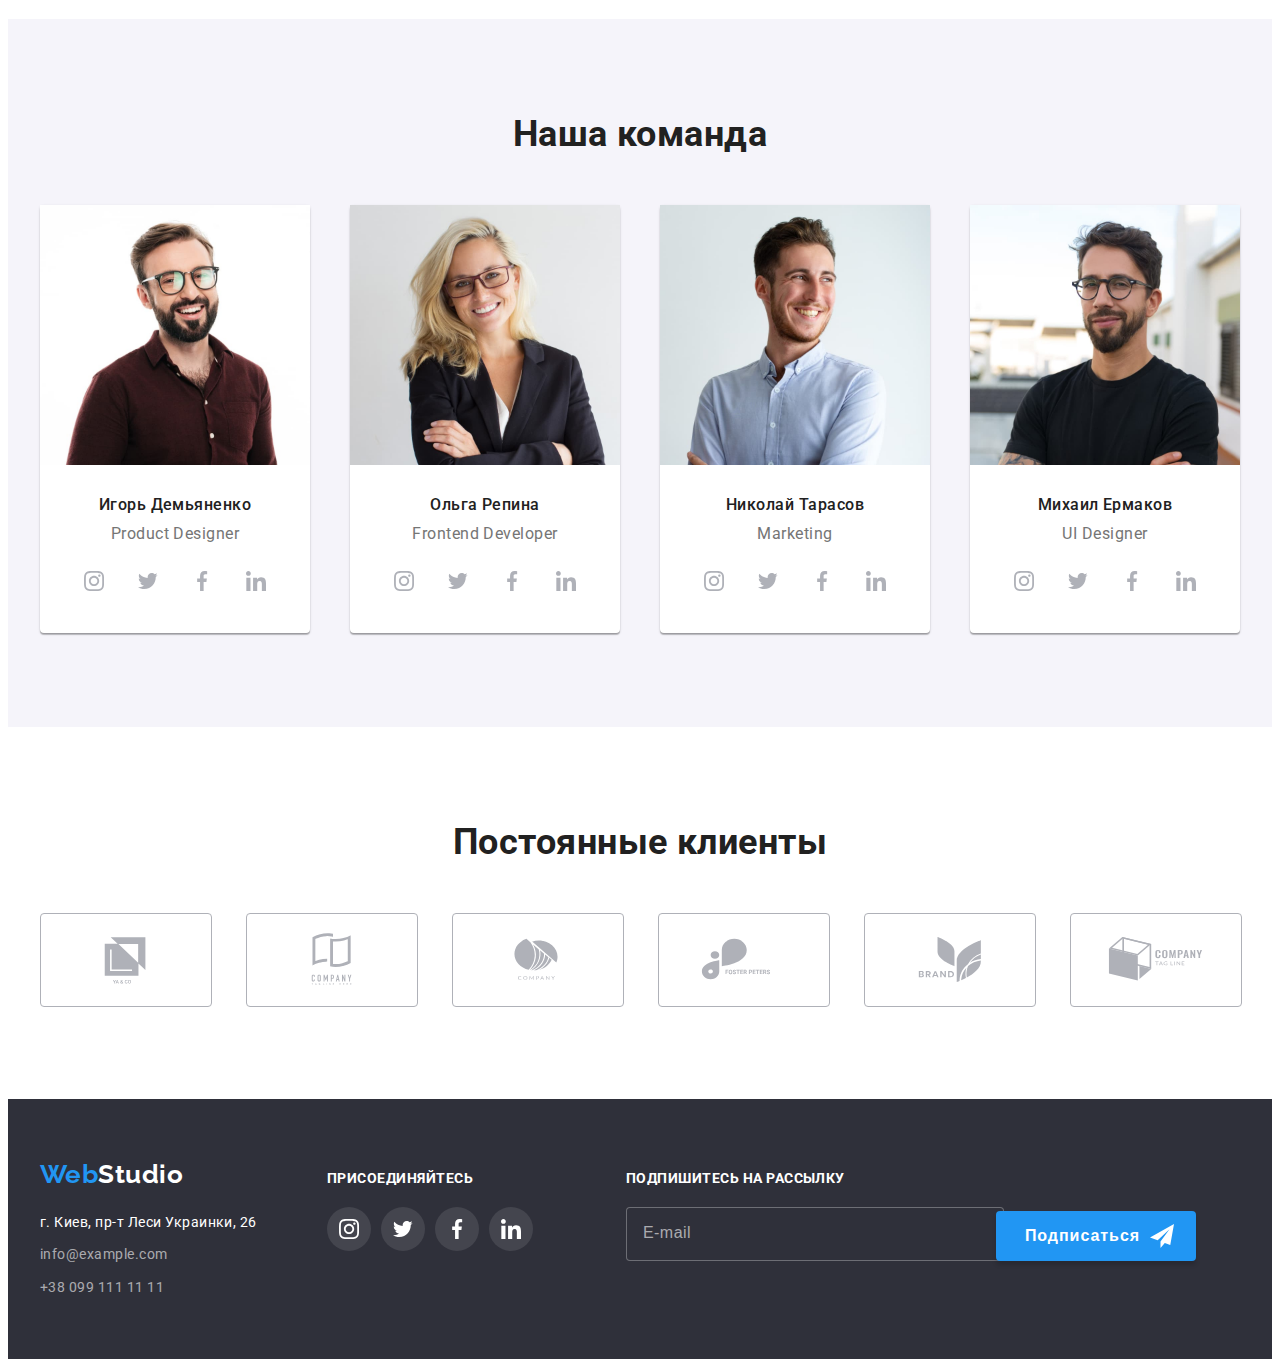
==== commit 69b0df80: "add scss config" ====
--- a/index.html
+++ b/index.html
@@ -117,17 +117,17 @@
               <li class="item">
                 <img src="./images/box1.jpg" width="370" alt="Планшет и клавиатура" />
                 <div class="work-label">
-                <h3 class="work-label-titel">Десктопные приложения</h3>
+                <h3 class="work-label titel">Десктопные приложения</h3>
                 </div>
               </li>
               <li class="item"><img src="./images/box2.jpg" width="370" alt="Ноутбук" />
               <div class="work-label">
-                <h3 class="work-label-titel">Мобильные приложения</h3>
+                <h3 class="work-label titel">Мобильные приложения</h3>
               </div>
               </li>
               <li class="item"><img src="./images/box3.jpg" width="370" alt="Планшет" />
               <div class="work-label">
-                <h3 class="work-label-titel">Дизайнерские решения</h3>
+                <h3 class="work-label titel">Дизайнерские решения</h3>
               </div>
               </li>
           </ul>
--- a/css/main.min.css
+++ b/css/main.min.css
@@ -1 +1,4 @@
-/* No CSS *//*# sourceMappingURL=main.min.css.map */+:root{--primary-white-color: #ffffff;--primary-text-color: #757575;--titel-text-color: #212121;--accent-color: #2196f3;--second-bg-color: #f5f4fa;--card-shadow: 0px 1px 3px rgba(0, 0, 0, 0.12), 0px 1px 1px rgba(0, 0, 0, 0.14),
+    0px 2px 1px rgba(0, 0, 0, 0.2);--button-main-shadow: 0px 4px 4px rgba(0, 0, 0, 0.15);--button-filers-shadow: 0px 3px 1px rgba(0, 0, 0, 0.1), 0px 1px 2px rgba(0, 0, 0, 0.08),
+    0px 2px 2px rgba(0, 0, 0, 0.12);--time-duration: 250ms;--time-function: cubic-bezier(0.4, 0, 0.2, 1)}p,h1,h2,h3,h4,h5,h6{margin-top:0;margin-bottom:0}ul{margin-top:0;margin-bottom:0;padding-left:0}img{display:block;min-width:100%;height:auto}.list{padding:0;margin:0;list-style:none}.visually-hidden{position:absolute;width:1px;height:1px;margin:-1px;padding:0;overflow:hidden;border:0;clip:rect(0 0 0 0)}@keyframes shake-logo{0%{transform:translateY(0px)}50%{transform:translateY(30px)}100%{transform:translateY(-30px)}}.button-main{display:inline-block;border-radius:4px;border:1px solid transparent;box-shadow:var(--button-main-shadow);padding:10px 32px;color:var(--primary-white-color);background-color:var(--accent-color);cursor:pointer;font-weight:700;font-size:16px;line-height:1.88;letter-spacing:0.06em}.filter-list{display:flex;justify-content:center}.filter-list .item:not(:last-child){margin-right:8px}.filter-list .filters{background-color:#f5f4fa;color:var(--titel-text-color)}.filter-list .filters:hover,.filter-list .filters:focus{background-color:var(--accent-color);color:var(--primary-white-color);box-shadow:0px 3px 1px rgba(0,0,0,0.1),0px 1px 2px rgba(0,0,0,0.08),0px 2px 2px rgba(0,0,0,0.12);cursor:pointer}.container{width:1200px;margin-left:auto;margin-right:auto;padding-left:15px;padding-right:15px;align-items:center}.page{background-color:var(--primary-white-color);color:var(--primary-text-color);font-family:Roboto, sans-serif;font-style:normal;font-weight:400;letter-spacing:0.03em}.web{color:var(--accent-color);font-family:Raleway, sans-serif;font-style:normal;font-weight:700;font-size:26px;line-height:1.19}.list,.work-list,.team-list,.feature-list,.footer .address-list,.filter-list,.works-list{font-style:normal;list-style:none;text-decoration:none}.text{color:var(--primary-text-color)}.page-header{background-color:var(--primary-white-color);border-bottom:1px solid #ececec}.link{transition:var(--time-duration) var(--time-function)}.backdrop{position:fixed;top:0;left:0;width:100vw;height:100vh;background:rgba(0,0,0,0.2);opacity:1;transition:opacity 250ms cubic-bezier(0.4, 0, 0.2, 1),visibility 250ms cubic-bezier(0.4, 0, 0.2, 1)}.backdrop.is-hidden{visibility:hidden;opacity:0;pointer-events:none}.backdrop.is-hidden .modal{transform:translate(-50%, -50%) scale(0.75)}.modal{position:absolute;top:50%;left:50%;transform:translate(-50%, -50%);min-width:528px;min-height:581px;background-color:var(--primary-white-color);box-shadow:0px 1px 3px rgba(0,0,0,0.12),0px 1px 1px rgba(0,0,0,0.14),0px 2px 1px rgba(0,0,0,0.2);border-radius:4px}.modal-close{position:absolute;top:8px;right:8px;display:flex;justify-content:center;align-items:center;cursor:pointer;width:30px;height:30px;border-radius:50%;background:var(--primary-white-color);border:1px solid rgba(0,0,0,0.1)}.modal-close:hover>.modal-close-icon,.modal-close:focus>.modal-close-icon{fill:var(--accent-color)}.modal-form{padding:40px}.form-titel-text{font-weight:700;font-size:20px;line-height:1.15;text-align:center;letter-spacing:0.03em;color:var(--titel-text-color);display:block;margin-bottom:30px}.modal-form-field{margin-bottom:10px}.modal-form-label{display:block;font-weight:400;font-size:12px;line-height:1.17;letter-spacing:0.01em;color:var(--primary-text-color);margin-bottom:4px}.input-wrap{position:relative;display:block}.modal-form-input{width:100%;height:40px;border:1px solid rgba(33,33,33,0.2);box-sizing:border-box;border-radius:4px;padding-left:36px;cursor:pointer;transition:border-color var(--time-duration) var(--time-function)}.modal-form-input:focus-within{border-color:var(--accent-color);outline:none}.modal-form-input:focus-within+.modal-form-icon{fill:var(--accent-color)}.modal-close-icon{transition:fill var(--time-duration) var(--time-function)}.modal-form-icon{position:absolute;left:12px;top:50%;transform:translateY(-50%)}.modal-comment{width:100%;height:120px;border:1px solid rgba(33,33,33,0.2);box-sizing:border-box;border-radius:4px;resize:none;padding:12px 16px;transition:border-color var(--time-duration) var(--time-function)}.modal-comment:focus-within{border-color:var(--accent-color);outline:none}.modal-comment::placeholder{font-weight:400;font-size:12px;line-height:1.17;letter-spacing:0.01em;color:rgba(117,117,117,0.5)}.checkbox{display:block;align-items:center}.checkbox:checked+.check-label>.icon-check{background:var(--accent-color);border:none}.check-label{display:flex;align-items:center;justify-content:center;font-size:14px;line-height:1.71;letter-spacing:0.03em;color:var(--primary-text-color);margin-bottom:30px}.icon-check{width:16px;height:15px;border:2px solid #000;border-radius:2px;margin-right:7px;display:flex;align-items:center;justify-content:center;transition:background 250ms var(--time-function)}.user-offer{text-decoration:underline;color:var(--accent-color);margin-left:5px}.form-btn{display:block;margin:0 auto;width:200px;height:50px}.form-btn:hover,.form-btn:focus{background:#188ce8}.main-nav{display:flex;align-items:center}.site-nav{display:flex;margin-left:93px}.site-nav .item+.item{margin-left:50px}.site-nav .link{display:block;padding-top:32px;padding-bottom:32px}.auth-nav .link{display:block;padding-top:32px;padding-bottom:32px}.site-nav .link,.auth-nav .link{font-weight:500;font-size:14px;line-height:1.14;letter-spacing:0.02em;text-decoration:none}.site-nav .link{color:var(--titel-text-color)}.auth-nav .link{color:var(--primary-text-color);display:inline-flex;align-items:center}.site-nav .link:hover,.site-nav .link:focus{color:var(--accent-color);cursor:pointer}.site-nav .link.current{color:var(--accent-color)}.site-nav .item{position:relative}.site-nav .link.current::after{position:absolute;content:'';display:flex;width:100%;height:4px;bottom:-1px;left:0;border-radius:2px;background-color:currentColor}.auth-nav{display:flex;margin-left:auto}.auth-nav .item+.item{margin-left:50px}.auth-nav .link:hover,.auth-nav .link:focus{color:var(--accent-color)}.icon-nav{fill:currentColor;margin-right:10px}.header-logo:hover,.footer-logo:hover{animation:shake-logo 400ms var(--time-function) infinite}.page-header .logo{color:var(--titel-text-color);padding-top:32px;padding-bottom:32px}.footer .logo{color:var(--primary-white-color)}.page-header .logo,.footer .logo{font-family:Raleway, sans-serif;font-weight:700;font-size:26px;line-height:1.19;text-decoration:none}.section{background-color:var(--primary-white-color)}.section-titel{color:var(--titel-text-color);font-weight:700;font-size:36px;line-height:1.17;text-align:center;margin-bottom:50px}.section-team{background-color:var(--second-bg-color);padding-top:94px;padding-bottom:94px}.overlay{max-width:1600px;margin-left:auto;margin-right:auto;background-image:linear-gradient(to right, rgba(47,48,58,0.4), rgba(47,48,58,0.4)),url("../images/heroback.jpg");background-repeat:no-repeat;background-position:center;background-size:cover}.hero{padding-top:200px;padding-bottom:200px;background-color:#2f303a;text-align:center}.hero-titel{width:700px;margin-bottom:30px;margin-left:auto;margin-right:auto;color:var(--primary-white-color);font-weight:900;font-size:44px;line-height:1.5;letter-spacing:0.06em;text-transform:uppercase}.section-feature{padding-top:94px;padding-bottom:47px}.feature-list{display:flex;justify-content:space-between}.feature-list .item{width:270px}.feature-list .item:not(:last-child){margin-right:30px}.feature-list .titel{margin-bottom:10px;color:var(--titel-text-color);font-weight:700;font-size:14px;line-height:1.14;text-transform:uppercase}.feature-list .text{font-size:14px;line-height:1.7}.feature-icon{width:70px;height:70px}.feature-card{display:flex;justify-content:center;padding:25px 0;background-color:var(--second-bg-color);border-radius:4px;margin-bottom:30px}.section-work{padding-top:47px;padding-bottom:94px}.work-list{display:flex;justify-content:space-between}.work-list .item:not(:last-child){margin-right:30px}.work-list .item{position:relative}.work-label{position:absolute;display:flex;justify-content:center;align-items:center;width:100%;height:70px;left:0;bottom:0;background-color:rgba(47,48,58,0.6)}.work-label .titel{font-weight:700;font-size:14px;line-height:1.14;letter-spacing:0.03em;text-transform:uppercase;color:var(--primary-white-color)}.section-portfolio{padding-top:94px;padding-bottom:94px}.works-list{display:flex;flex-wrap:wrap}.works-list .example{text-decoration:none}.works-list .text{font-size:16px;line-height:1.87}.works-list .titel{color:var(--titel-text-color)}.example-overlay{position:relative;overflow:hidden}.example-top-text{position:absolute;top:0;left:0;padding:63px 24px;font-size:18px;line-height:calc(28 / 18);color:var(--primary-white-color);background-color:rgba(33,150,243,0.9);overflow:auto;transform:translateY(100%);transition:transform var(--time-duration) var(--time-function)}.example:hover,.example:focus{display:block;box-shadow:0px 1px 1px rgba(0,0,0,0.12),0px 4px 4px rgba(0,0,0,0.06),1px 4px 6px rgba(0,0,0,0.16)}.example:hover .example-top-text,.example:focus .example-top-text{transform:translateY(0%)}.cards{width:calc((100% - 60px) / 3);margin-right:30px;margin-bottom:30px}.cards:nth-child(3n){margin-right:0}.cards:nth-last-child(-n+3){margin-bottom:0}.cards-info{padding:20px 24px;border:1px solid #eeeeee}.cards-info .titel{font-weight:700;font-size:18px;line-height:2;letter-spacing:0.06em;margin-bottom:4px}.team-list{display:flex;justify-content:space-between}.team-list .item:not(:last-child){margin-right:30px}.team-list .titel{margin-bottom:10px;font-weight:500;font-size:16px;line-height:1.19;color:var(--titel-text-color)}.team-list .text{font-size:16px;line-height:1.19;margin-bottom:16px}.card{background-color:var(--primary-white-color);text-align:center;box-shadow:var(--card-shadow);border-radius:4px}.card-info{padding-top:30px;padding-bottom:30px}.filter-list{margin-bottom:50px;list-style:none}.socials-list{display:flex;justify-content:center}.socials-item{width:44px;height:44px}.socials-item:not(:last-child){margin-right:10px}.socials-link{width:100%;height:100%;display:flex;justify-content:center;align-items:center;border-radius:50%;background-color:var(--primary-white-color);fill:#afb1b8;transition:background-color var(--time-duration) var(--time-function),fill var(--time-duration) var(--time-function)}.socials-link:hover,.socials-link:focus{background-color:var(--accent-color)}.socials-link:hover .socials-icon,.socials-link:focus .socials-icon{fill:var(--primary-white-color)}.socials-icon{transition:fill var(--time-duration) var(--time-function)}.section-clients{background-color:var(--primary-white-color);padding-top:94px;padding-bottom:94px}.clients-list{display:flex;justify-content:space-between}.clients-item{width:170px;height:92px}.clients-item:not(:last-child){margin-right:30px}.clients-link{display:flex;justify-content:center;align-items:center;width:100%;height:100%;fill:#afb1b8;border:1px solid #afb1b8;border-radius:4px}.clients-link:hover,.clients-link:focus{border-color:var(--accent-color);fill:var(--accent-color)}.footer{padding-top:60px;padding-bottom:60px;background-color:#2f303a;color:var(--primary-text-color)}.footer .comp-address{color:var(--primary-white-color);text-decoration:none;font-size:14px;line-height:1.72;transition:var(--time-duration) var(--time-function)}.footer .link{font-size:14px;line-height:1.7}.footer .link{color:rgba(255,255,255,0.6);text-decoration:none}.footer .comp-address:hover,.footer .comp-address:focus{color:var(--accent-color);cursor:pointer}.footer .link:hover,.footer .link:focus{color:var(--accent-color)}.footer-logo{display:inline-block;margin-bottom:20px}.address-list .item:not(:last-child){margin-bottom:9px}.right-footer .titel,.footer-form .titel{color:var(--primary-white-color);font-weight:700;font-size:14px;line-height:1.14;text-transform:uppercase}.footer-form{position:relative;width:570px;margin-left:93px}.footer-form-send{position:absolute;right:0;bottom:0;margin-left:12px;padding:0;border:none}.form-send{display:flex;align-items:center;width:200px;height:50px;background:var(--accent-color);box-shadow:0px 4px 4px rgba(0,0,0,0.15);border-radius:4px}.send-text{font-weight:700;font-size:16px;line-height:1.88;display:flex;align-items:center;text-align:center;letter-spacing:0.06em;color:var(--primary-white-color);margin-left:29px}.email-input{width:358px;height:50px;border:1px solid rgba(255,255,255,0.3);border-radius:4px;padding-left:16px;background-color:#2f303a;color:rgba(255,255,255,0.6)}.email-input::placeholder{font-weight:400;font-size:16px;line-height:1.25;letter-spacing:0.03em;color:rgba(255,255,255,0.6)}.email-input:focus-within{outline:none}.icon-send{display:block;align-items:center;margin-left:10px}.socials-address{display:flex}.socials-address-item{width:44px;height:44px}.socials-footer-links{display:flex}.socials-address .titel,.footer-form .titel{margin-bottom:20px;display:block}.socials-address-item:not(:last-child){margin-right:10px}.socials-address-link{width:100%;height:100%;display:flex;justify-content:center;align-items:center;border-radius:50%;background-color:rgba(255,255,255,0.1);fill:var(--primary-white-color)}.main-footer{display:flex;align-items:baseline}.footer-contacts-titel{margin-bottom:20px}.right-footer{width:206px;margin-left:70px}.socials-address-link:hover,.socials-address-link:focus{background-color:var(--accent-color)}
+/*# sourceMappingURL=main.min.css.map */--- a/css/style.css
+++ b/css/style.css
@@ -74,7 +74,6 @@
   padding-left: 15px;
   padding-right: 15px;
   align-items: center;
-  /* border: 1px solid tomato; */
 }
 
 .page {
@@ -421,7 +420,6 @@
   border-radius: 4px;
   resize: none;
   padding: 12px 16px;
-  /* margin-bottom: 20px; */
 }
 
 .modal-comment::placeholder {
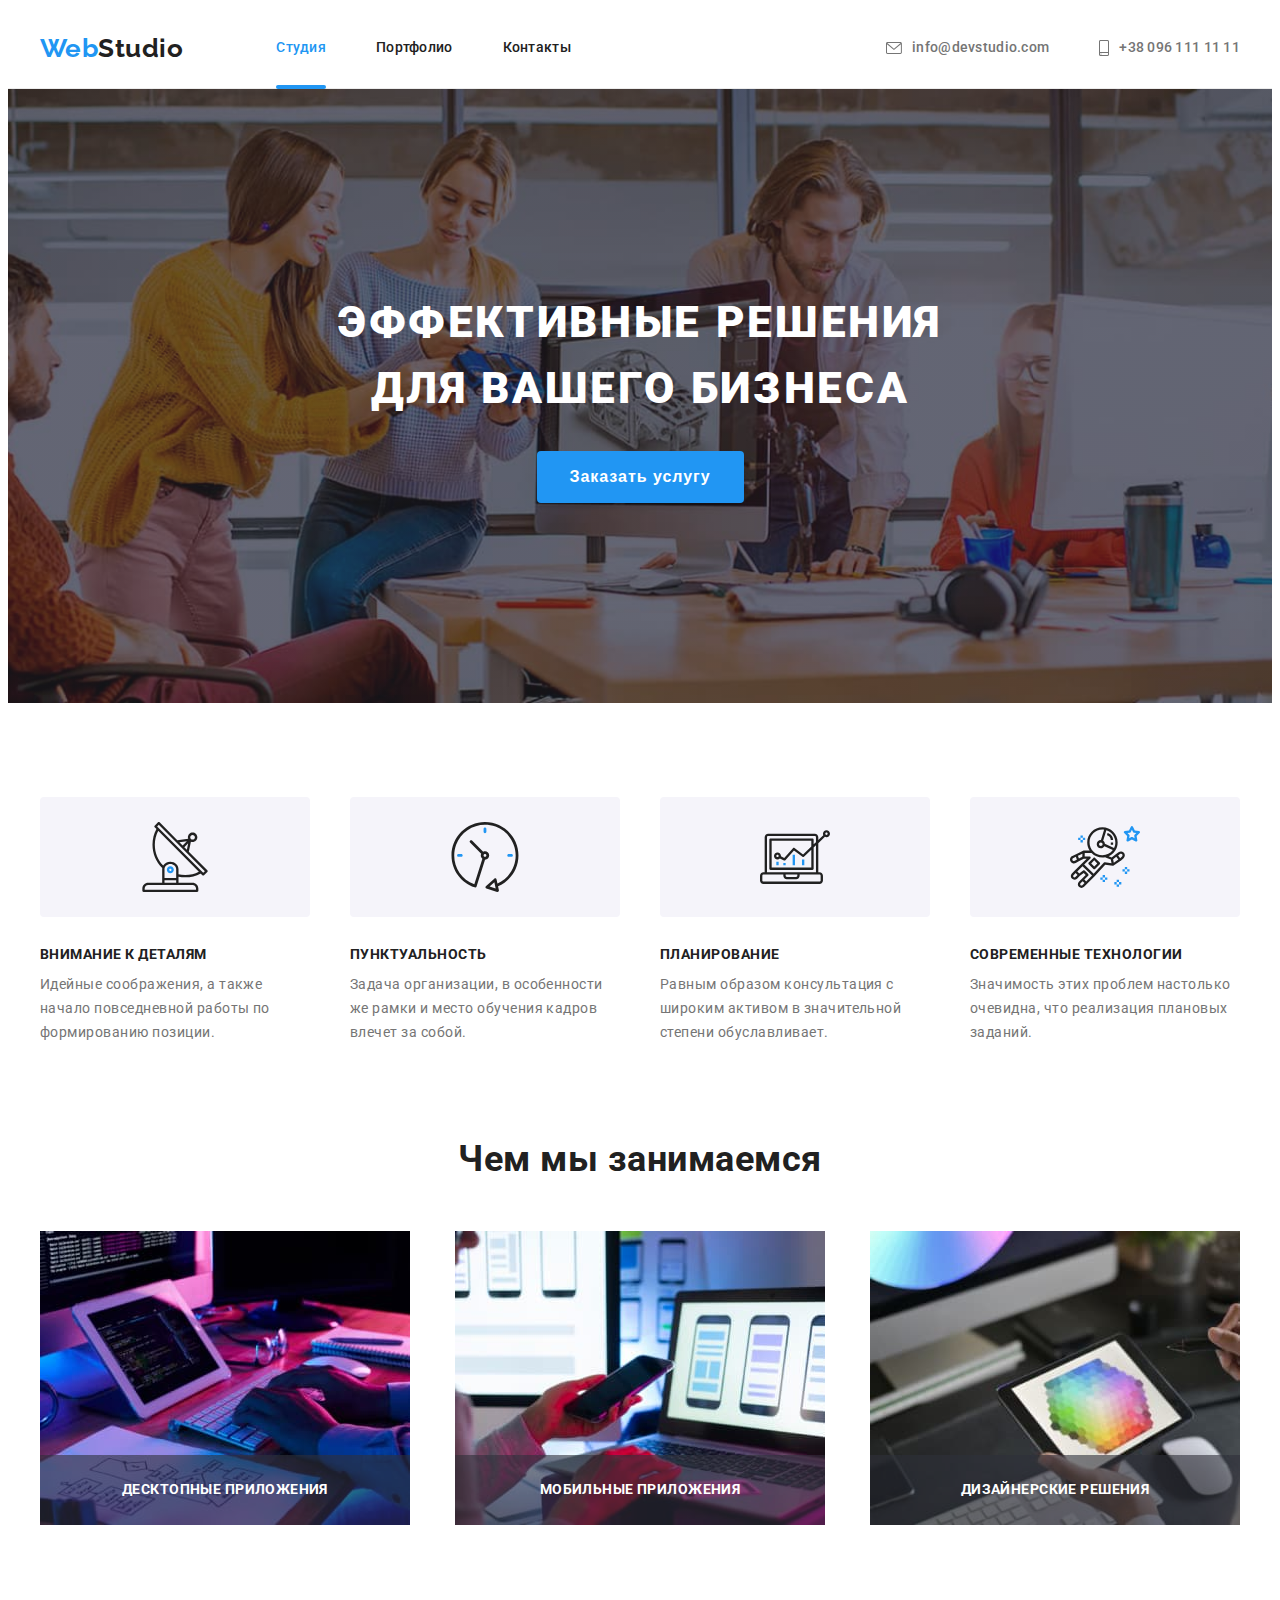
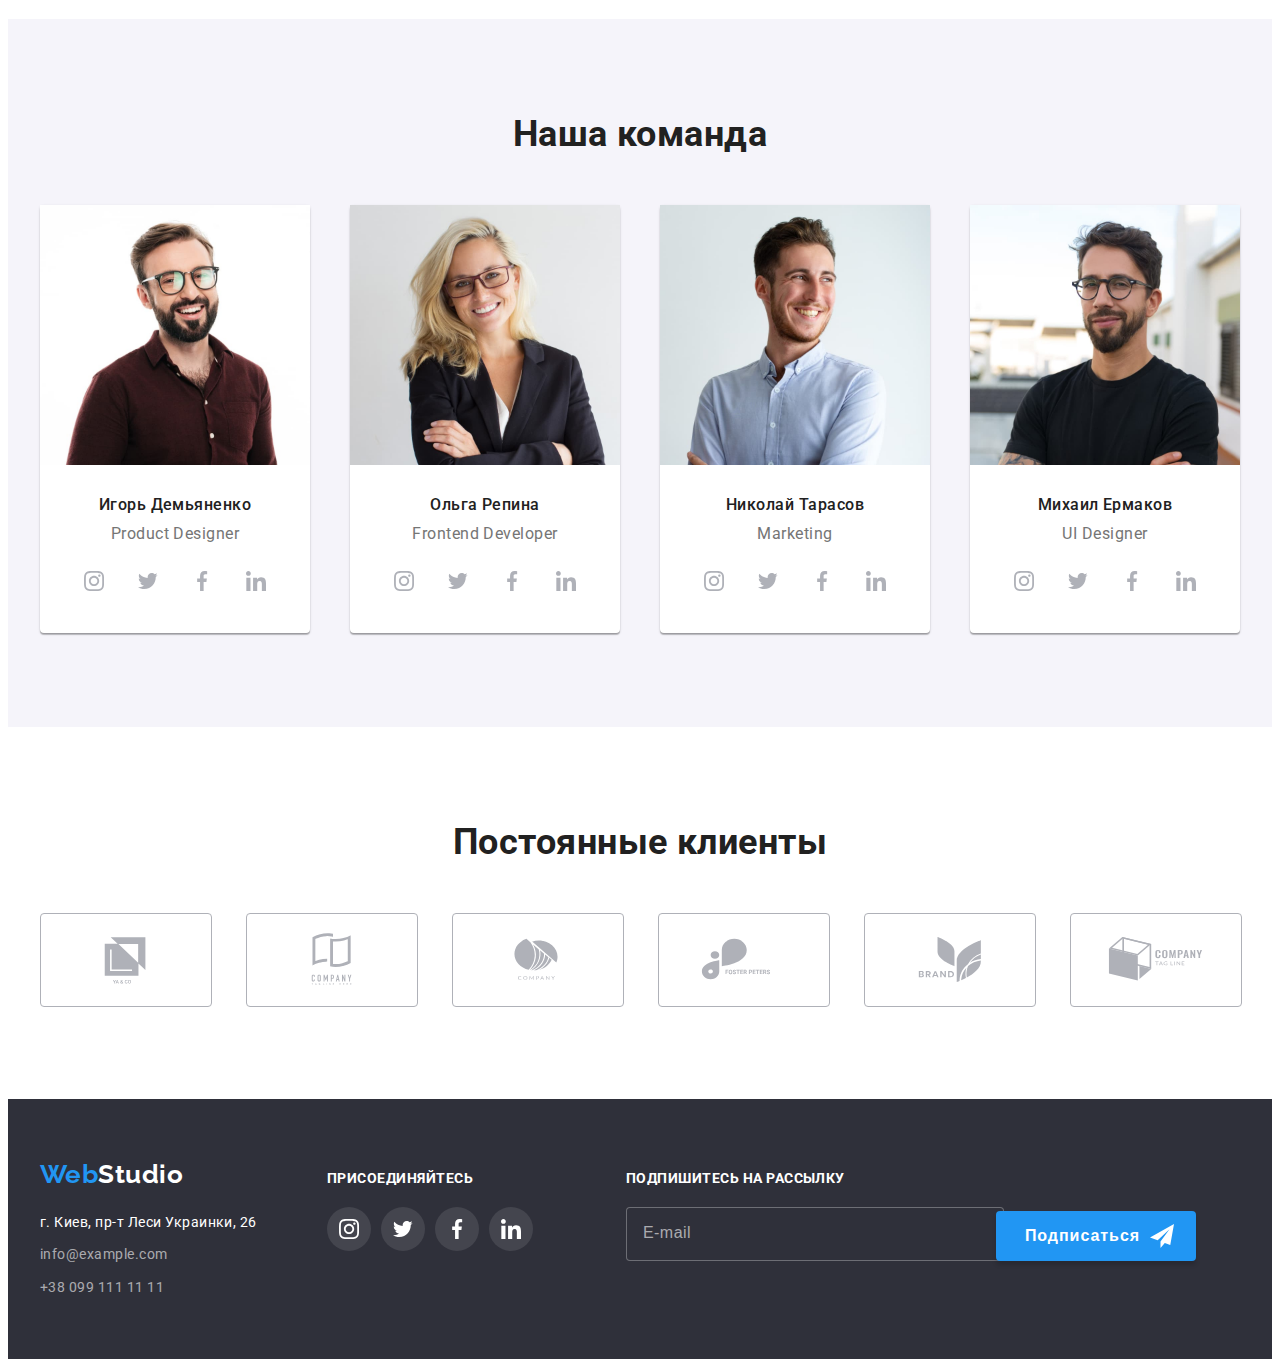
==== commit 311925ed: "add final version hw-07" ====
--- a/index.html
+++ b/index.html
@@ -18,30 +18,35 @@
 
   <body class="page">
     <!--Шапка сайта-->
-    <header class="page-header">
-      <nav class="container main-nav">
-        <div class="header-logo">
-        <a href="index.html" class="logo"><span class="web">Web</span>Studio
+    <header class="header">
+      <nav class="header__container container">
+        <div class="logo">
+        <a href="index.html" class="logo__header">
+          <span class="logo__text">Web</span>Studio
         </a>
         </div>
         <ul class="site-nav list">
-          <li class="item"><a href="index.html" class="link current">Студия</a></li>
-          
-          <li class="item"><a href="portfolio.html" class="link">Портфолио</a></li>
-
-          <li class="item"><a href="contacts.html" class="link">Контакты</a></li>
+          <li class="site-nav__item">
+            <a href="index.html" class="site-nav__link current">Студия</a>
+          </li>
+          <li class="site-nav__item">
+            <a href="portfolio.html" class="site-nav__link">Портфолио</a>
+          </li>
+          <li class="site-nav__item">
+            <a href="contacts.html" class="site-nav__link">Контакты</a>
+          </li>
         </ul>
        <ul class="auth-nav list">
-        <li class="item item-nav">
-            <a href="mailto:info@devstudio.com" class="link nav-link">
-              <svg class="icon-nav mail" width="16" height="12">
+        <li class="auth-nav__item">
+            <a href="mailto:info@devstudio.com" class="auth-nav__link nav-link">
+              <svg class="auth-nav__icon mail" width="16" height="12">
                 <use href="./images/sprite.svg#icon-email"></use>
               </svg>
             info@devstudio.com</a>
         </li>
-        <li class="item item-nav">
-          <a href="tel:+380961111111" class="link">
-            <svg class="icon-nav phone" width="10" height="16">
+        <li class="auth-nav__item">
+          <a href="tel:+380961111111" class="auth-nav__link">
+            <svg class="auth-nav__icon phone" width="10" height="16">
               <use href="./images/sprite.svg#icon-phone"></use>
             </svg>
           +38 096 111 11 11</a>
@@ -52,82 +57,80 @@
     <main>
       <!--Герой-->
       <section class="hero overlay">
-        <div class="container">
-          <div class="hero-item">
-            <h1 class="hero-titel">Эффективные решения для вашего бизнеса</h1>
+        <div class="hero__container container">
+          <div class="hero__item">
+            <h1 class="hero__titel">Эффективные решения для вашего бизнеса</h1>
             <button class="button-main" type="button" data-modal-open>Заказать услугу</button>
           </div>
         </div>
       </section>
       <!--Особенности компании-->
-      <section class="section-feature">
+      <section class="feature">
         <div class="container">
-        <h2 class="section-titel-goust visually-hidden">Наши конкурентные преимущества</h2>
+        <h2 class="feature__titel visually-hidden">Наши конкурентные преимущества</h2>
         <ul class="feature-list">
-          <li class="item">
-            <div class="feature-card">
-              <svg class="feature-icon">
+          <li class="feature-list__item">
+            <div class="feature-list__card">
+              <svg class="feature-list__icon">
                 <use href="./images/sprite.svg#icon-radar"></use>
               </svg>
             </div>
-            <h3 class="titel">Внимание к деталям</h3>
-            <p class="text">Идейные соображения, а также начало повседневной работы по формированию позиции.</p>
-          </li>
-          <li class="item">
-            <div class="feature-card">
-              <svg class="feature-icon">
+            <h3 class="feature-list__titel">Внимание к деталям</h3>
+            <p class="feature-list__text">Идейные соображения, а также начало повседневной работы по формированию позиции.</p>
+          </li>
+          <li class="feature-list__item">
+            <div class="feature-list__card">
+              <svg class="feature-list__icon">
                 <use href="./images/sprite.svg#icon-clock"></use>
               </svg>
             </div>
-            <h3 class="titel">Пунктуальность</h3>
-            <p class="text">
+            <h3 class="feature-list__titel">Пунктуальность</h3>
+            <p class="feature-list__text">
               Задача организации, в особенности же рамки и место обучения кадров влечет за собой.
             </p>
           </li>
-
-          <li class="item">
-            <div class="feature-card">
-              <svg class="feature-icon">
+          <li class="feature-list__item">
+            <div class="feature-list__card">
+              <svg class="feature-list__icon">
                 <use href="./images/sprite.svg#icon-diagram"></use>
               </svg>
             </div>
-            <h3 class="titel">Планирование</h3>
-            <p class="text">
+            <h3 class="feature-list__titel">Планирование</h3>
+            <p class="feature-list__text">
               Равным образом консультация с широким активом в значительной степени обуславливает.
             </p>
           </li>
-
-          <li class="item">
-            <div class="feature-card">
-              <svg class="feature-icon">
+          <li class="feature-list__item">
+            <div class="feature-list__card">
+              <svg class="feature-list__icon">
                 <use href="./images/sprite.svg#icon-spaceman"></use>
               </svg>
             </div>
-            <h3 class="titel">Современные технологии</h3>
-            <p class="text">Значимость этих проблем настолько очевидна, что реализация плановых заданий.</p>
+            <h3 class="feature-list__titel">Современные технологии</h3>
+            <p class="feature-list__text">Значимость этих проблем настолько очевидна, что реализация плановых заданий.</p>
           </li>
         </ul>
         </div>
       </section>
       <!--Чем мы занимаемся-->
-      <section class="section-work">
+      <section class="work">
         <div class="container">
           <h2 class="section-titel">Чем мы занимаемся</h2>
             <ul class="work-list">
-              <li class="item">
+              <li class="work-list__item">
                 <img src="./images/box1.jpg" width="370" alt="Планшет и клавиатура" />
                 <div class="work-label">
-                <h3 class="work-label titel">Десктопные приложения</h3>
+                <h3 class="work-label__titel">Десктопные приложения</h3>
                 </div>
               </li>
-              <li class="item"><img src="./images/box2.jpg" width="370" alt="Ноутбук" />
+              <li class="work-list__item"><img src="./images/box2.jpg" width="370" alt="Ноутбук" />
               <div class="work-label">
-                <h3 class="work-label titel">Мобильные приложения</h3>
+                <h3 class="work-label__titel">Мобильные приложения</h3>
               </div>
               </li>
-              <li class="item"><img src="./images/box3.jpg" width="370" alt="Планшет" />
+              <li class="work-list__item"><img src="./images/box3.jpg" width="370" alt="Планшет" />
               <div class="work-label">
-                <h3 class="work-label titel">Дизайнерские решения</h3>
+                <h3 class="work-label__titel">Дизайнерские решения</h3>
               </div>
               </li>
           </ul>
@@ -137,41 +140,38 @@
       <section class="section-team">
         <div class="container">
           <h2 class="section-titel">Наша команда</h2>
-          
           <ul class="team-list">
-              <li class="item">
-                  <article class="card">
-                    <div class="card-tumb">
-                      <img class="photo-card" src="./images/igor.jpg" width="270" alt="Игорь Демьяненко" />
-                    </div>
-                    <div class="card-info">
-                      <h3 class="titel">Игорь Демьяненко</h3>
-                      <p lang="en" class="text">Product Designer</p>
-                      <ul class="teammates-socials list socials-list">
-                        <li class="socials-item">
-                          <a href="" class="socials-link link">
-                            <svg class="socials-icon" width="20" height="20">
+              <li class="team-list__item">
+                  <article class="team-list__card">
+                      <img src="./images/igor.jpg" width="270" alt="Игорь Демьяненко" />
+                    <div class="teammate">
+                      <h3 class="teammate__titel">Игорь Демьяненко</h3>
+                      <p lang="en" class="teammate__text">Product Designer</p>
+                      <ul class="teammates-socials list">
+                        <li class="teammates-socials__item">
+                          <a href="" class="teammates-socials__link">
+                            <svg class="teammates-socials__icon" width="20" height="20">
                               <use href="./images/sprite.svg#icon-instagram"></use>
                             </svg>
                           </a>
                         </li>
-                        <li class="socials-item">
-                          <a href="" class="socials-link link">
-                            <svg class="socials-icon" width="20" height="20">
+                        <li class="teammates-socials__item">
+                          <a href="" class="teammates-socials__link">
+                            <svg class="teammates-socials__icon" width="20" height="20">
                               <use href="./images/sprite.svg#icon-twitter"></use>
                             </svg>
                           </a>
                         </li>
-                        <li class="socials-item">
-                          <a href="" class="socials-link link">
-                            <svg class="socials-icon" width="20" height="20">
+                        <li class="teammates-socials__item">
+                          <a href="" class="teammates-socials__link">
+                            <svg class="teammates-socials__icon" width="20" height="20">
                               <use href="./images/sprite.svg#icon-facebook"></use>
                             </svg>
                           </a>
                         </li>
-                        <li class="socials-item">
-                          <a href="" class="socials-link link">
-                            <svg class="socials-icon" width="20" height="20">
+                        <li class="teammates-socials__item">
+                          <a href="" class="teammates-socials__link">
+                            <svg class="teammates-socials__icon" width="20" height="20">
                               <use href="./images/sprite.svg#icon-linkedin"></use>
                             </svg>
                           </a>
@@ -180,40 +180,39 @@
                     </div>
                   </article>
               </li>
-
-              <li class="item">
-                  <article class="card">
-                     <div class="card-tumb">
-                        <img class="photo-card" src="./images/olga.jpg" width="270" alt="Ольга Репина" />
-                      </div>
-                     <div class="card-info">
-                        <h3 class="titel">Ольга Репина</h3>
-                        <p lang="en" class="text">Frontend Developer</p>
-                        <ul class="teammates-socials list socials-list">
-                          <li class="socials-item">
-                            <a href="" class="socials-link link">
-                              <svg class="socials-icon" width="20" height="20">
+              <li class="team-list__item">
+                  <article class="team-list__card">
+                   
+                        <img src="./images/olga.jpg" width="270" alt="Ольга Репина" />
+                   
+                     <div class="teammate">
+                        <h3 class="teammate__titel">Ольга Репина</h3>
+                        <p lang="en" class="teammate__text">Frontend Developer</p>
+                        <ul class="teammates-socials list">
+                          <li class="teammates-socials__item">
+                            <a href="" class="teammates-socials__link">
+                              <svg class="teammates-socials__icon" width="20" height="20">
                                 <use href="./images/sprite.svg#icon-instagram"></use>
                               </svg>
                             </a>
                           </li>
-                          <li class="socials-item">
-                            <a href="" class="socials-link link">
-                              <svg class="socials-icon" width="20" height="20">
+                          <li class="teammates-socials__item">
+                            <a href="" class="teammates-socials__link">
+                              <svg class="teammates-socials__icon" width="20" height="20">
                                 <use href="./images/sprite.svg#icon-twitter"></use>
                               </svg>
                             </a>
                           </li>
-                          <li class="socials-item">
-                            <a href="" class="socials-link link">
-                              <svg class="socials-icon" width="20" height="20">
+                          <li class="teammates-socials__item">
+                            <a href="" class="teammates-socials__link">
+                              <svg class="teammates-socials__icon" width="20" height="20">
                                 <use href="./images/sprite.svg#icon-facebook"></use>
                               </svg>
                             </a>
                           </li>
-                          <li class="socials-item">
-                            <a href="" class="socials-link link">
-                              <svg class="socials-icon" width="20" height="20">
+                          <li class="teammates-socials__item">
+                            <a href="" class="teammates-socials__link">
+                              <svg class="teammates-socials__icon" width="20" height="20">
                                 <use href="./images/sprite.svg#icon-linkedin"></use>
                               </svg>
                             </a>
@@ -222,40 +221,39 @@
                       </div>
                   </article>
               </li>
-
-              <li class="item">
-                <article class="card">
-                  <div class="card-tumb">
-                    <img class="photo-card" src="./images/nik.jpg" width="270" alt="Николай Тарасов" />
-                  </div>
-                  <div class="card-info">
-                    <h3 class="titel">Николай Тарасов</h3>
-                    <p lang="en" class="text">Marketing</p>
-                    <ul class="teammates-socials list socials-list">
-                      <li class="socials-item">
-                        <a href="" class="socials-link link">
-                          <svg class="socials-icon" width="20" height="20">
+              <li class="team-list__item">
+                <article class="team-list__card">
+              
+                    <img src="./images/nik.jpg" width="270" alt="Николай Тарасов" />
+             
+                  <div class="teammate">
+                    <h3 class="teammate__titel">Николай Тарасов</h3>
+                    <p lang="en" class="teammate__text">Marketing</p>
+                    <ul class="teammates-socials list">
+                      <li class="teammates-socials__item">
+                        <a href="" class="teammates-socials__link">
+                          <svg class="teammates-socials__icon" width="20" height="20">
                             <use href="./images/sprite.svg#icon-instagram"></use>
                           </svg>
                         </a>
                       </li>
-                      <li class="socials-item">
-                        <a href="" class="socials-link link">
-                          <svg class="socials-icon" width="20" height="20">
+                      <li class="teammates-socials__item">
+                        <a href="" class="teammates-socials__link">
+                          <svg class="teammates-socials__icon" width="20" height="20">
                             <use href="./images/sprite.svg#icon-twitter"></use>
                           </svg>
                         </a>
                       </li>
-                      <li class="socials-item">
-                        <a href="" class="socials-link link">
-                          <svg class="socials-icon" width="20" height="20">
+                      <li class="teammates-socials__item">
+                        <a href="" class="teammates-socials__link">
+                          <svg class="teammates-socials__icon" width="20" height="20">
                             <use href="./images/sprite.svg#icon-facebook"></use>
                           </svg>
                         </a>
                       </li>
-                      <li class="socials-item">
-                        <a href="" class="socials-link link">
-                          <svg class="socials-icon" width="20" height="20">
+                      <li class="teammates-socials__item">
+                        <a href="" class="teammates-socials__link">
+                          <svg class="teammates-socials__icon" width="20" height="20">
                             <use href="./images/sprite.svg#icon-linkedin"></use>
                           </svg>
                         </a>
@@ -264,40 +262,39 @@
                   </div>
                 </article>
               </li>
-
-              <li class="item">
-                <article class="card">
-                  <div class="card-tumb">
-                    <img class="photo-card" src="./images/mihal.jpg" width="270" alt="Михаил Ермаков" />
-                  </div>
-                  <div class="card-info">
-                    <h3 class="titel">Михаил Ермаков</h3>
-                    <p lang="en" class="text">UI Designer</p>
-                    <ul class="teammates-socials list socials-list">
-                      <li class="socials-item">
-                        <a href="" class="socials-link link">
-                          <svg class="socials-icon" width="20" height="20">
+              <li class="team-list__item">
+                <article class="team-list__card">
+                
+                    <img src="./images/mihal.jpg" width="270" alt="Михаил Ермаков" />
+               
+                  <div class="teammate">
+                    <h3 class="teammate__titel">Михаил Ермаков</h3>
+                    <p lang="en" class="teammate__text">UI Designer</p>
+                    <ul class="teammates-socials list">
+                      <li class="teammates-socials__item">
+                        <a href="" class="teammates-socials__link">
+                          <svg class="teammates-socials__icon" width="20" height="20">
                             <use href="./images/sprite.svg#icon-instagram"></use>
                           </svg>
                         </a>
                       </li>
-                      <li class="socials-item">
-                        <a href="" class="socials-link link">
-                          <svg class="socials-icon" width="20" height="20">
+                      <li class="teammates-socials__item">
+                        <a href="" class="teammates-socials__link">
+                          <svg class="teammates-socials__icon" width="20" height="20">
                             <use href="./images/sprite.svg#icon-twitter"></use>
                           </svg>
                         </a>
                       </li>
-                      <li class="socials-item">
-                        <a href="" class="socials-link link">
-                          <svg class="socials-icon" width="20" height="20">
+                      <li class="teammates-socials__item">
+                        <a href="" class="teammates-socials__link">
+                          <svg class="teammates-socials__icon" width="20" height="20">
                             <use href="./images/sprite.svg#icon-facebook"></use>
                           </svg>
                         </a>
                       </li>
-                      <li class="socials-item">
-                        <a href="" class="socials-link link">
-                          <svg class="socials-icon" width="20" height="20">
+                      <li class="teammates-socials__item">
+                        <a href="" class="teammates-socials__link">
+                          <svg class="teammates-socials__icon" width="20" height="20">
                             <use href="./images/sprite.svg#icon-linkedin"></use>
                           </svg>
                         </a>
@@ -310,48 +307,48 @@
         </div>
       </section>
       <!-- Клиенты -->
-      <section class="section-clients">
+      <section class="clients">
         <div class="container">
           <h2 class="section-titel">Постоянные клиенты</h2>
           <ul class="clients-list list"> 
-            <li class="clients-item">
-              <a href="" class="clients-link link">
-                <svg class="clients-icon" width="106" height="60">
+            <li class="clients-list__item">
+              <a href="" class="clients-list__link link">
+                <svg width="106" height="60">
                   <use href="./images/sprite.svg#icon-comp1"></use>
                 </svg>
               </a>
             </li>
-            <li class="clients-item">
-              <a href="" class="clients-link link">
-                <svg class="clients-icon" width="106" height="60">
+            <li class="clients-list__item">
+              <a href="" class="clients-list__link link">
+                <svg width="106" height="60">
                   <use href="./images/sprite.svg#icon-comp2"></use>
                 </svg>
               </a>
             </li>
-            <li class="clients-item">
-              <a href="" class="clients-link link">
-                <svg class="clients-icon" width="106" height="60">
+            <li class="clients-list__item">
+              <a href="" class="clients-list__link link">
+                <svg width="106" height="60">
                   <use href="./images/sprite.svg#icon-comp3"></use>
                 </svg>
               </a>
             </li>
-            <li class="clients-item">
-              <a href="" class="clients-link link">
-                <svg class="clients-icon" width="106" height="60">
+            <li class="clients-list__item">
+              <a href="" class="clients-list__link link">
+                <svg width="106" height="60">
                   <use href="./images/sprite.svg#icon-comp4"></use>
                 </svg>
               </a>
             </li>
-            <li class="clients-item">
-              <a href="" class="clients-link link">
-                <svg class="clients-icon" width="106" height="60">
+            <li class="clients-list__item">
+              <a href="" class="clients-list__link link">
+                <svg width="106" height="60">
                   <use href="./images/sprite.svg#icon-comp5"></use>
                 </svg>
               </a>
             </li>
-            <li class="clients-item">
-              <a href="" class="clients-link link">
-                <svg class="clients-icon" width="106" height="60">
+            <li class="clients-list__item">
+              <a href="" class="clients-list__link link">
+                <svg width="106" height="60">
                   <use href="./images/sprite.svg#icon-comp6"></use>
                 </svg>
               </a>
@@ -364,46 +361,53 @@
     <footer class="footer">
       <div class="container">
         <div class="main-footer">
-        <div class="left-footer">
-            <div class="footer-logo">
-                <a href="index.html" class="logo"><span class="web">Web</span>Studio
+        <div class="address">
+            <div class="logo">
+                <a href="index.html" class="logo__footer">
+                  <span class="logo__text">Web</span>Studio
                 </a>
             </div>
               <address>
                 <ul class="address-list">
-                  <li class="item"><a href="https://goo.gl/maps/FcAPgfBcvbbnPMWw7" target="_blank" class="comp-address">г. Киев, пр-т Леси Украинки, 26</a></li>
-                  <li class="item"><a href="mailto:info@example.com" class ="link" >info@example.com</a></li>
-                  <li class="item"><a href="tel:+380991111111" class ="link">+38 099 111 11 11</a></li>
+                  <li class="address-list__item">
+                    <a href="https://goo.gl/maps/FcAPgfBcvbbnPMWw7" target="_blank" class="address-list__link--comp-address">г. Киев, пр-т Леси Украинки, 26</a>
+                  </li>
+                  <li class="address-list__item">
+                    <a href="mailto:info@example.com" class ="address-list__link" >info@example.com</a>
+                  </li>
+                  <li class="address-list__item">
+                    <a href="tel:+380991111111" class ="address-list__link">+38 099 111 11 11</a>
+                  </li>
                 </ul>
               </address>
         </div>
-            <div class="right-footer">
-                <h2 class="titel footer-contacts-titel">Присоединяйтесь</h2>
+            <div class="socials">
+                <h2 class="socials__titel">Присоединяйтесь</h2>
               <ul class="socials-address list">
-                    <li class="socials-address-item">
-                      <a href="" class="socials-address-link link">
-                        <svg class="socials-icon" width="20" height="20">
+                    <li class="socials-address__item">
+                      <a href="" class="socials-address__link link">
+                        <svg class="socials-address__icon" width="20" height="20">
                           <use href="./images/sprite.svg#icon-instagram"></use>
                         </svg>
                       </a>
                     </li>
-                    <li class="socials-address-item">
-                      <a href="" class="socials-address-link link">
-                        <svg class="socials-icon" width="20" height="20">
+                    <li class="socials-address__item">
+                      <a href="" class="socials-address__link link">
+                        <svg class="socials-address__icon" width="20" height="20">
                           <use href="./images/sprite.svg#icon-twitter"></use>
                         </svg>
                       </a>
                     </li>
-                    <li class="socials-address-item">
-                      <a href="" class="socials-address-link link">
-                        <svg class="socials-icon" width="20" height="20">
+                    <li class="socials-address__item">
+                      <a href="" class="socials-address__link link">
+                        <svg class="socials-address__icon" width="20" height="20">
                           <use href="./images/sprite.svg#icon-facebook"></use>
                         </svg>
                       </a>
                     </li>
-                    <li class="socials-address-item">
-                      <a href="" class="socials-address-link link">
-                        <svg class="socials-icon" width="20" height="20">
+                    <li class="socials-address__item">
+                      <a href="" class="socials-address__link link">
+                        <svg class="socials-address__icon" width="20" height="20">
                           <use href="./images/sprite.svg#icon-linkedin"></use>
                         </svg>
                       </a>
@@ -411,12 +415,13 @@
               </ul>
             </div>
             <div class="footer-form">
-              <b class="titel">Подпишитесь на рассылку</b>
+              <b class="footer-form__titel">Подпишитесь на рассылку</b>
               <form action="#" name="email-form" autocomplete="on">
                   <input type="email" class="email-input" placeholder="E-mail">
                   <label>
-                  <button type="submit" class="footer-form-send form-send"> <span class="send-text">Подписаться</span> 
-                    <svg class="icon-send" width="24" height="24">
+                  <button type="submit" class="form-button-send"> 
+                    <span class="form-button-send__text">Подписаться</span> 
+                    <svg class="form-button-send__icon" width="24" height="24">
                       <use href="./images/sprite.svg#icon-send"></use>
                     </svg>
                   </button>
@@ -426,55 +431,56 @@
           </div>
       </div>
     </footer>
+
     <div class="backdrop is-hidden" data-modal>
       <div class="modal">
         <button type="button" class="modal-close" data-modal-close>
-          <svg class="modal-close-icon" width="18" height="18">
+          <svg class="modal-close__icon" width="18" height="18">
             <use href="./images/sprite.svg#icon-closeblack"></use>
           </svg>
         </button>
         <form action="#" class="modal-form">
-            <b class="form-titel-text">Оставьте свои данные, мы вам перезвоним</b>
-            <div class="modal-form-field">
-              <label for="input-name" class="modal-form-label">Имя</label>
-              <span class="input-wrap">
-                <input type="text" id="input-name" class="modal-form-input" placeholder=" " name="modal-name" required>
-                <svg class="modal-form-icon" width="18" height="18">
+            <b class="modal-form__titel-text">Оставьте свои данные, мы вам перезвоним</b>
+            <div class="form-field">
+              <label for="input-name" class="form-field__label">Имя</label>
+              <span class="form-field__input-wrap">
+                <input type="text" id="input-name" class="form-field__input" placeholder=" " name="modal-name" required>
+                <svg class="form-field__icon" width="18" height="18">
                   <use href="./images/sprite.svg#icon-person"></use>
                 </svg>
               </span>
             </div>
-            <div class="modal-form-field">
-              <label for="input-tel" class="modal-form-label">Телефон</label>
-              <span class="input-wrap">
-                <input type="tel" id="input-tel" class="modal-form-input" placeholder=" " name="modal-name" required>
-                <svg class="modal-form-icon" width="18" height="18">
+            <div class="form-field">
+              <label for="input-tel" class="form-field__label">Телефон</label>
+              <span class="form-field__input-wrap">
+                <input type="tel" id="input-tel" class="form-field__input" placeholder=" " name="modal-name" required>
+                <svg class="form-field__icon" width="18" height="18">
                   <use href="./images/sprite.svg#icon-call"></use>
                 </svg>
               </span>
             </div>
-            <div class="modal-form-field">
-              <label for="input-email" class="modal-form-label">Почта</label>
-              <span class="input-wrap">
-                <input type="email" id="input-email" class="modal-form-input" placeholder=" " name="modal-name" required>
-                <svg class="modal-form-icon" width="18" height="18">
+            <div class="form-field">
+              <label for="input-email" class="form-field__label">Почта</label>
+              <span class="form-field__input-wrap">
+                <input type="email" id="input-email" class="form-field__input" placeholder=" " name="modal-name" required>
+                <svg class="form-field__icon" width="18" height="18">
                   <use href="./images/sprite.svg#icon-emailsend"></use>
                 </svg>
               </span>
             </div>
-            <div class="modal-form-field">
-              <label for="comment" class="modal-form-label">Комментарий</label>
-              <textarea name="modal-comment" id="comment" placeholder="Введите текст" class="modal-comment"></textarea>
-            </div>
-            <div class="modal-form-field check-field">
-              <input type="checkbox" id="check" name="policy" class="visually-hidden checkbox">
-              <label for="check" class="check-label">
-                <span class="icon-check">
+            <div class="form-field">
+              <label for="comment" class="form-field__label">Комментарий</label>
+              <textarea name="modal-comment" id="comment" placeholder="Введите текст" class="form-field__comment"></textarea>
+            </div>
+            <div class="check-field">
+              <input type="checkbox" id="check" name="policy" class="visually-hidden check-field__checkbox">
+              <label for="check" class="check-field__label">
+                <span class="check-field__icon">
                   <svg class="" width="11" height="8">
                     <use href="./images/sprite.svg#icon-check"></use>
                   </svg>
                 </span>
-                Соглашаюсь с рассылкой и принимаю<a href=""> <span class="user-offer">Условия договора</span> </a>
+                Соглашаюсь с рассылкой и принимаю<a href=""> <span class="check-field__user-offer">Условия договора</span> </a>
               </label>
             </div>
             <button type="submit" class="button-main form-btn">Отправить</button>
--- a/css/main.min.css
+++ b/css/main.min.css
@@ -1,4 +1,4 @@
 :root{--primary-white-color: #ffffff;--primary-text-color: #757575;--titel-text-color: #212121;--accent-color: #2196f3;--second-bg-color: #f5f4fa;--card-shadow: 0px 1px 3px rgba(0, 0, 0, 0.12), 0px 1px 1px rgba(0, 0, 0, 0.14),
     0px 2px 1px rgba(0, 0, 0, 0.2);--button-main-shadow: 0px 4px 4px rgba(0, 0, 0, 0.15);--button-filers-shadow: 0px 3px 1px rgba(0, 0, 0, 0.1), 0px 1px 2px rgba(0, 0, 0, 0.08),
-    0px 2px 2px rgba(0, 0, 0, 0.12);--time-duration: 250ms;--time-function: cubic-bezier(0.4, 0, 0.2, 1)}p,h1,h2,h3,h4,h5,h6{margin-top:0;margin-bottom:0}ul{margin-top:0;margin-bottom:0;padding-left:0}img{display:block;min-width:100%;height:auto}.list{padding:0;margin:0;list-style:none}.visually-hidden{position:absolute;width:1px;height:1px;margin:-1px;padding:0;overflow:hidden;border:0;clip:rect(0 0 0 0)}@keyframes shake-logo{0%{transform:translateY(0px)}50%{transform:translateY(30px)}100%{transform:translateY(-30px)}}.button-main{display:inline-block;border-radius:4px;border:1px solid transparent;box-shadow:var(--button-main-shadow);padding:10px 32px;color:var(--primary-white-color);background-color:var(--accent-color);cursor:pointer;font-weight:700;font-size:16px;line-height:1.88;letter-spacing:0.06em}.filter-list{display:flex;justify-content:center}.filter-list .item:not(:last-child){margin-right:8px}.filter-list .filters{background-color:#f5f4fa;color:var(--titel-text-color)}.filter-list .filters:hover,.filter-list .filters:focus{background-color:var(--accent-color);color:var(--primary-white-color);box-shadow:0px 3px 1px rgba(0,0,0,0.1),0px 1px 2px rgba(0,0,0,0.08),0px 2px 2px rgba(0,0,0,0.12);cursor:pointer}.container{width:1200px;margin-left:auto;margin-right:auto;padding-left:15px;padding-right:15px;align-items:center}.page{background-color:var(--primary-white-color);color:var(--primary-text-color);font-family:Roboto, sans-serif;font-style:normal;font-weight:400;letter-spacing:0.03em}.web{color:var(--accent-color);font-family:Raleway, sans-serif;font-style:normal;font-weight:700;font-size:26px;line-height:1.19}.list,.work-list,.team-list,.feature-list,.footer .address-list,.filter-list,.works-list{font-style:normal;list-style:none;text-decoration:none}.text{color:var(--primary-text-color)}.page-header{background-color:var(--primary-white-color);border-bottom:1px solid #ececec}.link{transition:var(--time-duration) var(--time-function)}.backdrop{position:fixed;top:0;left:0;width:100vw;height:100vh;background:rgba(0,0,0,0.2);opacity:1;transition:opacity 250ms cubic-bezier(0.4, 0, 0.2, 1),visibility 250ms cubic-bezier(0.4, 0, 0.2, 1)}.backdrop.is-hidden{visibility:hidden;opacity:0;pointer-events:none}.backdrop.is-hidden .modal{transform:translate(-50%, -50%) scale(0.75)}.modal{position:absolute;top:50%;left:50%;transform:translate(-50%, -50%);min-width:528px;min-height:581px;background-color:var(--primary-white-color);box-shadow:0px 1px 3px rgba(0,0,0,0.12),0px 1px 1px rgba(0,0,0,0.14),0px 2px 1px rgba(0,0,0,0.2);border-radius:4px}.modal-close{position:absolute;top:8px;right:8px;display:flex;justify-content:center;align-items:center;cursor:pointer;width:30px;height:30px;border-radius:50%;background:var(--primary-white-color);border:1px solid rgba(0,0,0,0.1)}.modal-close:hover>.modal-close-icon,.modal-close:focus>.modal-close-icon{fill:var(--accent-color)}.modal-form{padding:40px}.form-titel-text{font-weight:700;font-size:20px;line-height:1.15;text-align:center;letter-spacing:0.03em;color:var(--titel-text-color);display:block;margin-bottom:30px}.modal-form-field{margin-bottom:10px}.modal-form-label{display:block;font-weight:400;font-size:12px;line-height:1.17;letter-spacing:0.01em;color:var(--primary-text-color);margin-bottom:4px}.input-wrap{position:relative;display:block}.modal-form-input{width:100%;height:40px;border:1px solid rgba(33,33,33,0.2);box-sizing:border-box;border-radius:4px;padding-left:36px;cursor:pointer;transition:border-color var(--time-duration) var(--time-function)}.modal-form-input:focus-within{border-color:var(--accent-color);outline:none}.modal-form-input:focus-within+.modal-form-icon{fill:var(--accent-color)}.modal-close-icon{transition:fill var(--time-duration) var(--time-function)}.modal-form-icon{position:absolute;left:12px;top:50%;transform:translateY(-50%)}.modal-comment{width:100%;height:120px;border:1px solid rgba(33,33,33,0.2);box-sizing:border-box;border-radius:4px;resize:none;padding:12px 16px;transition:border-color var(--time-duration) var(--time-function)}.modal-comment:focus-within{border-color:var(--accent-color);outline:none}.modal-comment::placeholder{font-weight:400;font-size:12px;line-height:1.17;letter-spacing:0.01em;color:rgba(117,117,117,0.5)}.checkbox{display:block;align-items:center}.checkbox:checked+.check-label>.icon-check{background:var(--accent-color);border:none}.check-label{display:flex;align-items:center;justify-content:center;font-size:14px;line-height:1.71;letter-spacing:0.03em;color:var(--primary-text-color);margin-bottom:30px}.icon-check{width:16px;height:15px;border:2px solid #000;border-radius:2px;margin-right:7px;display:flex;align-items:center;justify-content:center;transition:background 250ms var(--time-function)}.user-offer{text-decoration:underline;color:var(--accent-color);margin-left:5px}.form-btn{display:block;margin:0 auto;width:200px;height:50px}.form-btn:hover,.form-btn:focus{background:#188ce8}.main-nav{display:flex;align-items:center}.site-nav{display:flex;margin-left:93px}.site-nav .item+.item{margin-left:50px}.site-nav .link{display:block;padding-top:32px;padding-bottom:32px}.auth-nav .link{display:block;padding-top:32px;padding-bottom:32px}.site-nav .link,.auth-nav .link{font-weight:500;font-size:14px;line-height:1.14;letter-spacing:0.02em;text-decoration:none}.site-nav .link{color:var(--titel-text-color)}.auth-nav .link{color:var(--primary-text-color);display:inline-flex;align-items:center}.site-nav .link:hover,.site-nav .link:focus{color:var(--accent-color);cursor:pointer}.site-nav .link.current{color:var(--accent-color)}.site-nav .item{position:relative}.site-nav .link.current::after{position:absolute;content:'';display:flex;width:100%;height:4px;bottom:-1px;left:0;border-radius:2px;background-color:currentColor}.auth-nav{display:flex;margin-left:auto}.auth-nav .item+.item{margin-left:50px}.auth-nav .link:hover,.auth-nav .link:focus{color:var(--accent-color)}.icon-nav{fill:currentColor;margin-right:10px}.header-logo:hover,.footer-logo:hover{animation:shake-logo 400ms var(--time-function) infinite}.page-header .logo{color:var(--titel-text-color);padding-top:32px;padding-bottom:32px}.footer .logo{color:var(--primary-white-color)}.page-header .logo,.footer .logo{font-family:Raleway, sans-serif;font-weight:700;font-size:26px;line-height:1.19;text-decoration:none}.section{background-color:var(--primary-white-color)}.section-titel{color:var(--titel-text-color);font-weight:700;font-size:36px;line-height:1.17;text-align:center;margin-bottom:50px}.section-team{background-color:var(--second-bg-color);padding-top:94px;padding-bottom:94px}.overlay{max-width:1600px;margin-left:auto;margin-right:auto;background-image:linear-gradient(to right, rgba(47,48,58,0.4), rgba(47,48,58,0.4)),url("../images/heroback.jpg");background-repeat:no-repeat;background-position:center;background-size:cover}.hero{padding-top:200px;padding-bottom:200px;background-color:#2f303a;text-align:center}.hero-titel{width:700px;margin-bottom:30px;margin-left:auto;margin-right:auto;color:var(--primary-white-color);font-weight:900;font-size:44px;line-height:1.5;letter-spacing:0.06em;text-transform:uppercase}.section-feature{padding-top:94px;padding-bottom:47px}.feature-list{display:flex;justify-content:space-between}.feature-list .item{width:270px}.feature-list .item:not(:last-child){margin-right:30px}.feature-list .titel{margin-bottom:10px;color:var(--titel-text-color);font-weight:700;font-size:14px;line-height:1.14;text-transform:uppercase}.feature-list .text{font-size:14px;line-height:1.7}.feature-icon{width:70px;height:70px}.feature-card{display:flex;justify-content:center;padding:25px 0;background-color:var(--second-bg-color);border-radius:4px;margin-bottom:30px}.section-work{padding-top:47px;padding-bottom:94px}.work-list{display:flex;justify-content:space-between}.work-list .item:not(:last-child){margin-right:30px}.work-list .item{position:relative}.work-label{position:absolute;display:flex;justify-content:center;align-items:center;width:100%;height:70px;left:0;bottom:0;background-color:rgba(47,48,58,0.6)}.work-label .titel{font-weight:700;font-size:14px;line-height:1.14;letter-spacing:0.03em;text-transform:uppercase;color:var(--primary-white-color)}.section-portfolio{padding-top:94px;padding-bottom:94px}.works-list{display:flex;flex-wrap:wrap}.works-list .example{text-decoration:none}.works-list .text{font-size:16px;line-height:1.87}.works-list .titel{color:var(--titel-text-color)}.example-overlay{position:relative;overflow:hidden}.example-top-text{position:absolute;top:0;left:0;padding:63px 24px;font-size:18px;line-height:calc(28 / 18);color:var(--primary-white-color);background-color:rgba(33,150,243,0.9);overflow:auto;transform:translateY(100%);transition:transform var(--time-duration) var(--time-function)}.example:hover,.example:focus{display:block;box-shadow:0px 1px 1px rgba(0,0,0,0.12),0px 4px 4px rgba(0,0,0,0.06),1px 4px 6px rgba(0,0,0,0.16)}.example:hover .example-top-text,.example:focus .example-top-text{transform:translateY(0%)}.cards{width:calc((100% - 60px) / 3);margin-right:30px;margin-bottom:30px}.cards:nth-child(3n){margin-right:0}.cards:nth-last-child(-n+3){margin-bottom:0}.cards-info{padding:20px 24px;border:1px solid #eeeeee}.cards-info .titel{font-weight:700;font-size:18px;line-height:2;letter-spacing:0.06em;margin-bottom:4px}.team-list{display:flex;justify-content:space-between}.team-list .item:not(:last-child){margin-right:30px}.team-list .titel{margin-bottom:10px;font-weight:500;font-size:16px;line-height:1.19;color:var(--titel-text-color)}.team-list .text{font-size:16px;line-height:1.19;margin-bottom:16px}.card{background-color:var(--primary-white-color);text-align:center;box-shadow:var(--card-shadow);border-radius:4px}.card-info{padding-top:30px;padding-bottom:30px}.filter-list{margin-bottom:50px;list-style:none}.socials-list{display:flex;justify-content:center}.socials-item{width:44px;height:44px}.socials-item:not(:last-child){margin-right:10px}.socials-link{width:100%;height:100%;display:flex;justify-content:center;align-items:center;border-radius:50%;background-color:var(--primary-white-color);fill:#afb1b8;transition:background-color var(--time-duration) var(--time-function),fill var(--time-duration) var(--time-function)}.socials-link:hover,.socials-link:focus{background-color:var(--accent-color)}.socials-link:hover .socials-icon,.socials-link:focus .socials-icon{fill:var(--primary-white-color)}.socials-icon{transition:fill var(--time-duration) var(--time-function)}.section-clients{background-color:var(--primary-white-color);padding-top:94px;padding-bottom:94px}.clients-list{display:flex;justify-content:space-between}.clients-item{width:170px;height:92px}.clients-item:not(:last-child){margin-right:30px}.clients-link{display:flex;justify-content:center;align-items:center;width:100%;height:100%;fill:#afb1b8;border:1px solid #afb1b8;border-radius:4px}.clients-link:hover,.clients-link:focus{border-color:var(--accent-color);fill:var(--accent-color)}.footer{padding-top:60px;padding-bottom:60px;background-color:#2f303a;color:var(--primary-text-color)}.footer .comp-address{color:var(--primary-white-color);text-decoration:none;font-size:14px;line-height:1.72;transition:var(--time-duration) var(--time-function)}.footer .link{font-size:14px;line-height:1.7}.footer .link{color:rgba(255,255,255,0.6);text-decoration:none}.footer .comp-address:hover,.footer .comp-address:focus{color:var(--accent-color);cursor:pointer}.footer .link:hover,.footer .link:focus{color:var(--accent-color)}.footer-logo{display:inline-block;margin-bottom:20px}.address-list .item:not(:last-child){margin-bottom:9px}.right-footer .titel,.footer-form .titel{color:var(--primary-white-color);font-weight:700;font-size:14px;line-height:1.14;text-transform:uppercase}.footer-form{position:relative;width:570px;margin-left:93px}.footer-form-send{position:absolute;right:0;bottom:0;margin-left:12px;padding:0;border:none}.form-send{display:flex;align-items:center;width:200px;height:50px;background:var(--accent-color);box-shadow:0px 4px 4px rgba(0,0,0,0.15);border-radius:4px}.send-text{font-weight:700;font-size:16px;line-height:1.88;display:flex;align-items:center;text-align:center;letter-spacing:0.06em;color:var(--primary-white-color);margin-left:29px}.email-input{width:358px;height:50px;border:1px solid rgba(255,255,255,0.3);border-radius:4px;padding-left:16px;background-color:#2f303a;color:rgba(255,255,255,0.6)}.email-input::placeholder{font-weight:400;font-size:16px;line-height:1.25;letter-spacing:0.03em;color:rgba(255,255,255,0.6)}.email-input:focus-within{outline:none}.icon-send{display:block;align-items:center;margin-left:10px}.socials-address{display:flex}.socials-address-item{width:44px;height:44px}.socials-footer-links{display:flex}.socials-address .titel,.footer-form .titel{margin-bottom:20px;display:block}.socials-address-item:not(:last-child){margin-right:10px}.socials-address-link{width:100%;height:100%;display:flex;justify-content:center;align-items:center;border-radius:50%;background-color:rgba(255,255,255,0.1);fill:var(--primary-white-color)}.main-footer{display:flex;align-items:baseline}.footer-contacts-titel{margin-bottom:20px}.right-footer{width:206px;margin-left:70px}.socials-address-link:hover,.socials-address-link:focus{background-color:var(--accent-color)}
+    0px 2px 2px rgba(0, 0, 0, 0.12);--time-duration: 250ms;--time-function: cubic-bezier(0.4, 0, 0.2, 1)}p,h1,h2,h3,h4,h5,h6{margin-top:0;margin-bottom:0}ul{margin-top:0;margin-bottom:0;padding-left:0}img{display:block;min-width:100%;height:auto}.list{padding:0;margin:0;list-style:none}.visually-hidden{position:absolute;width:1px;height:1px;margin:-1px;padding:0;overflow:hidden;border:0;clip:rect(0 0 0 0)}@keyframes shake-logo{0%{transform:translateY(0px)}50%{transform:translateY(30px)}100%{transform:translateY(-30px)}}.button-main{display:inline-block;border-radius:4px;border:1px solid transparent;box-shadow:var(--button-main-shadow);padding:10px 32px;color:var(--primary-white-color);background-color:var(--accent-color);cursor:pointer;font-weight:700;font-size:16px;line-height:1.88;letter-spacing:0.06em}.filter-list{display:flex;justify-content:center;margin-bottom:50px;list-style:none}.filter-list .item:not(:last-child){margin-right:8px}.filter-list .filters{border-radius:4px;border:1px solid transparent;padding:6px 22px;color:var(--titel-text-color);background-color:#f5f4fa;font-weight:500;font-size:16px;line-height:1.63;letter-spacing:0.03em;transition:background-color var(--time-duration) var(--time-function),color var(--time-duration) var(--time-function)}.filter-list .filters:hover,.filter-list .filters:focus{background-color:var(--accent-color);color:var(--primary-white-color);box-shadow:0px 3px 1px rgba(0,0,0,0.1),0px 1px 2px rgba(0,0,0,0.08),0px 2px 2px rgba(0,0,0,0.12);cursor:pointer}.container{width:1200px;margin-left:auto;margin-right:auto;padding-left:15px;padding-right:15px;align-items:center}.page{background-color:var(--primary-white-color);color:var(--primary-text-color);font-family:Roboto, sans-serif;font-style:normal;font-weight:400;letter-spacing:0.03em}.list,.work-list,.team-list,.feature-list,.footer .address-list,.filter-list,.works-list{font-style:normal;list-style:none;text-decoration:none}.text{color:var(--primary-text-color)}.link{transition:var(--time-duration) var(--time-function)}.backdrop{position:fixed;top:0;left:0;width:100vw;height:100vh;background:rgba(0,0,0,0.2);opacity:1;transition:opacity 250ms cubic-bezier(0.4, 0, 0.2, 1),visibility 250ms cubic-bezier(0.4, 0, 0.2, 1)}.backdrop.is-hidden{visibility:hidden;opacity:0;pointer-events:none}.backdrop.is-hidden .modal{transform:translate(-50%, -50%) scale(0.75)}.modal{position:absolute;top:50%;left:50%;transform:translate(-50%, -50%);min-width:528px;min-height:581px;background-color:var(--primary-white-color);box-shadow:0px 1px 3px rgba(0,0,0,0.12),0px 1px 1px rgba(0,0,0,0.14),0px 2px 1px rgba(0,0,0,0.2);border-radius:4px}.modal-close{position:absolute;top:8px;right:8px;display:flex;justify-content:center;align-items:center;cursor:pointer;width:30px;height:30px;border-radius:50%;background:var(--primary-white-color);border:1px solid rgba(0,0,0,0.1)}.modal-close:hover>.modal-close__icon,.modal-close:focus>.modal-close__icon{fill:var(--accent-color)}.modal-close__icon{transition:fill var(--time-duration) var(--time-function)}.modal-form{padding:40px}.modal-form__titel-text{font-weight:700;font-size:20px;line-height:1.15;text-align:center;letter-spacing:0.03em;color:var(--titel-text-color);display:block;margin-bottom:30px}.form-field{margin-bottom:10px}.form-field__label{display:block;font-weight:400;font-size:12px;line-height:1.17;letter-spacing:0.01em;color:var(--primary-text-color);margin-bottom:4px}.form-field__input-wrap{position:relative;display:block}.form-field__input{width:100%;height:40px;border:1px solid rgba(33,33,33,0.2);box-sizing:border-box;border-radius:4px;padding-left:36px;cursor:pointer;transition:border-color var(--time-duration) var(--time-function)}.form-field__input:focus-within{border-color:var(--accent-color);outline:none}.form-field__input:focus-within+.form-field__icon{fill:var(--accent-color)}.form-field__icon{position:absolute;left:12px;top:50%;transform:translateY(-50%)}.form-field__comment{width:100%;height:120px;border:1px solid rgba(33,33,33,0.2);box-sizing:border-box;border-radius:4px;resize:none;padding:12px 16px;transition:border-color var(--time-duration) var(--time-function)}.form-field__comment:focus-within{border-color:var(--accent-color);outline:none}.form-field__comment::placeholder{font-weight:400;font-size:12px;line-height:1.17;letter-spacing:0.01em;color:rgba(117,117,117,0.5)}.check-field__checkbox{display:block;align-items:center}.check-field__checkbox:checked+.check-field__label>.check-field__icon{background:var(--accent-color);border:none}.check-field__label{display:flex;justify-content:center;align-items:center;font-size:14px;line-height:1.71;letter-spacing:0.03em;color:var(--primary-text-color);margin-bottom:30px}.check-field__icon{display:flex;justify-content:center;align-items:center;width:16px;height:15px;border:2px solid #000;border-radius:2px;margin-right:7px;transition:background 250ms var(--time-function)}.check-field__user-offer{text-decoration:underline;color:var(--accent-color);margin-left:5px}.form-btn{display:block;margin:0 auto;width:200px;height:50px}.form-btn:hover,.form-btn:focus{background:#188ce8}.header{background-color:var(--primary-white-color);border-bottom:1px solid #ececec}.header__container{display:flex}.site-nav{display:flex;margin-left:93px}.site-nav__item{position:relative}.site-nav__item+.site-nav__item{margin-left:50px}.site-nav__link{display:block;padding-top:32px;padding-bottom:32px;font-weight:500;font-size:14px;line-height:1.14;letter-spacing:0.02em;text-decoration:none;color:var(--titel-text-color)}.site-nav__link:hover,.site-nav__link:focus{color:var(--accent-color);cursor:pointer}.site-nav__link.current{color:var(--accent-color)}.site-nav__link.current::after{position:absolute;content:'';display:flex;width:100%;height:4px;bottom:-1px;left:0;border-radius:2px;background-color:currentColor}.auth-nav{display:flex;margin-left:auto}.auth-nav__item+.auth-nav__item{margin-left:50px}.auth-nav__link{display:inline-flex;align-items:center;padding-top:32px;padding-bottom:32px;font-weight:500;font-size:14px;line-height:1.14;letter-spacing:0.02em;text-decoration:none;color:var(--primary-text-color)}.auth-nav__link:hover,.auth-nav__link:focus{color:var(--accent-color)}.auth-nav__icon{fill:currentColor;margin-right:10px}.logo{font-family:Raleway, sans-serif;font-weight:700;font-size:26px;line-height:1.19}.logo__header{padding-top:32px;padding-bottom:32px;text-decoration:none;color:var(--titel-text-color)}.logo__footer{display:block;margin-bottom:20px;text-decoration:none;color:var(--primary-white-color)}.logo__text{color:var(--accent-color)}.logo:hover{animation:shake-logo 400ms var(--time-function) infinite}.section{background-color:var(--primary-white-color)}.section-titel{color:var(--titel-text-color);font-weight:700;font-size:36px;line-height:1.17;text-align:center;margin-bottom:50px}.section-team{background-color:var(--second-bg-color);padding-top:94px;padding-bottom:94px}.hero{padding-top:200px;padding-bottom:200px;background-color:#2f303a;text-align:center}.hero.overlay{max-width:1600px;margin-left:auto;margin-right:auto;background-image:linear-gradient(to right, rgba(47,48,58,0.4), rgba(47,48,58,0.4)),url("../images/heroback.jpg");background-repeat:no-repeat;background-position:center;background-size:cover}.hero__titel{width:700px;margin-bottom:30px;margin-left:auto;margin-right:auto;color:var(--primary-white-color);font-weight:900;font-size:44px;line-height:1.5;letter-spacing:0.06em;text-transform:uppercase}.feature{padding-top:94px;padding-bottom:47px}.feature-list{display:flex;justify-content:space-between}.feature-list__item{width:270px}.feature-list__item+.feature-list__item{margin-left:30px}.feature-list__card{display:flex;justify-content:center;padding:25px 0;background-color:var(--second-bg-color);border-radius:4px;margin-bottom:30px}.feature-list__icon{width:70px;height:70px}.feature-list__titel{margin-bottom:10px;color:var(--titel-text-color);font-weight:700;font-size:14px;line-height:1.14;text-transform:uppercase}.feature-list__text{font-size:14px;line-height:1.7}.work{padding-top:47px;padding-bottom:94px}.work-list{display:flex;justify-content:space-between}.work-list__item:not(:last-child){margin-right:30px}.work-list__item{position:relative}.work-label{position:absolute;display:flex;justify-content:center;align-items:center;width:100%;height:70px;left:0;bottom:0;background-color:rgba(47,48,58,0.6)}.work-label__titel{font-weight:700;font-size:14px;line-height:1.14;letter-spacing:0.03em;text-transform:uppercase;color:var(--primary-white-color)}.portfolio{padding-top:94px;padding-bottom:94px}.works-set{display:flex;flex-wrap:wrap}.works-set__item{width:calc((100% - 60px) / 3);margin-right:30px;margin-bottom:30px}.works-set__item:nth-child(3n){margin-right:0}.works-set__item:nth-last-child(-n+3){margin-bottom:0}.example{text-decoration:none}.example:hover,.example:focus{display:block;box-shadow:0px 1px 1px rgba(0,0,0,0.12),0px 4px 4px rgba(0,0,0,0.06),1px 4px 6px rgba(0,0,0,0.16)}.example__card{padding:20px 24px;border:1px solid #eeeeee;color:var(--primary-text-color)}.example__titel{font-weight:700;font-size:18px;line-height:2;letter-spacing:0.06em;margin-bottom:4px;color:var(--titel-text-color)}.example__text{font-size:16px;line-height:1.87}.overlay{position:relative;overflow:hidden}.overlay__text{position:absolute;top:0;left:0;padding:63px 24px;font-size:18px;line-height:calc(28 / 18);color:var(--primary-white-color);background-color:rgba(33,150,243,0.9);overflow:auto;transform:translateY(100%);transition:transform var(--time-duration) var(--time-function)}.example:hover .overlay__text,.example:focus .overlay__text{transform:translateY(0%)}.team-list{display:flex;justify-content:space-between}.team-list__item:not(:last-child){margin-right:30px}.team-list__card{background-color:var(--primary-white-color);text-align:center;box-shadow:var(--card-shadow);border-radius:4px}.teammate{padding-top:30px;padding-bottom:30px}.teammate__titel{margin-bottom:10px;font-weight:500;font-size:16px;line-height:1.19;color:var(--titel-text-color)}.teammate__text{font-size:16px;line-height:1.19;margin-bottom:16px}.teammates-socials{display:flex;justify-content:center}.teammates-socials__item{width:44px;height:44px}.teammates-socials__item:not(:last-child){margin-right:10px}.teammates-socials__link{width:100%;height:100%;display:flex;justify-content:center;align-items:center;border-radius:50%;background-color:var(--primary-white-color);fill:#afb1b8;transition:background-color var(--time-duration) var(--time-function),fill var(--time-duration) var(--time-function)}.teammates-socials__link:hover,.teammates-socials__link:focus{background-color:var(--accent-color)}.teammates-socials__link:hover .teammates-socials__icon,.teammates-socials__link:focus .teammates-socials__icon{fill:var(--primary-white-color)}.teammates-socials__icon{transition:fill var(--time-duration) var(--time-function)}.clients{background-color:var(--primary-white-color);padding-top:94px;padding-bottom:94px}.clients-list{display:flex;justify-content:space-between}.clients-list__item{width:170px;height:92px}.clients-list__item:not(:last-child){margin-right:30px}.clients-list__link{display:flex;justify-content:center;align-items:center;width:100%;height:100%;fill:#afb1b8;border:1px solid #afb1b8;border-radius:4px}.clients-list__link:hover,.clients-list__link:focus{border-color:var(--accent-color);fill:var(--accent-color)}.footer{padding-top:60px;padding-bottom:60px;background-color:#2f303a;color:var(--primary-text-color)}.main-footer{display:flex;align-items:baseline}.footer-logo{display:inline-block;margin-bottom:20px}.address-list__item:not(:last-child){margin-bottom:9px}.address-list__link{font-size:14px;line-height:1.7;color:rgba(255,255,255,0.6);text-decoration:none}.address-list__link:hover,.address-list__link:focus{color:var(--accent-color)}.address-list__link--comp-address{color:var(--primary-white-color);text-decoration:none;font-size:14px;line-height:1.72;transition:var(--time-duration) var(--time-function)}.address-list__link--comp-address:hover,.address-list__link--comp-address:focus{color:var(--accent-color)}.socials{width:206px;margin-left:70px}.socials__titel{margin-bottom:20px;font-weight:700;font-size:14px;line-height:1.14;text-transform:uppercase;color:var(--primary-white-color)}.socials-address{display:flex}.socials-address__item{width:44px;height:44px}.socials-address__item:not(:last-child){margin-right:10px}.socials-address__link{width:100%;height:100%;display:flex;justify-content:center;align-items:center;border-radius:50%;background-color:rgba(255,255,255,0.1);fill:var(--primary-white-color)}.socials-address__link:hover,.socials-address__link:focus{background-color:var(--accent-color)}.footer-form{position:relative;width:570px;margin-left:93px}.footer-form__titel{margin-bottom:20px;display:block;color:var(--primary-white-color);font-weight:700;font-size:14px;line-height:1.14;text-transform:uppercase}.email-input{width:358px;height:50px;border:1px solid rgba(255,255,255,0.3);border-radius:4px;padding-left:16px;background-color:#2f303a;color:rgba(255,255,255,0.6)}.email-input::placeholder{font-weight:400;font-size:16px;line-height:1.25;letter-spacing:0.03em;color:rgba(255,255,255,0.6)}.email-input:focus-within{outline:none}.form-button-send{position:absolute;right:0;bottom:0;margin-left:12px;padding:0;border:none;display:flex;align-items:center;width:200px;height:50px;background:var(--accent-color);box-shadow:0px 4px 4px rgba(0,0,0,0.15);border-radius:4px;cursor:pointer}.form-button-send__text{font-weight:700;font-size:16px;line-height:1.88;letter-spacing:0.06em;color:var(--primary-white-color);margin-left:29px}.form-button-send__icon{display:block;align-items:center;margin-left:10px}
 /*# sourceMappingURL=main.min.css.map */